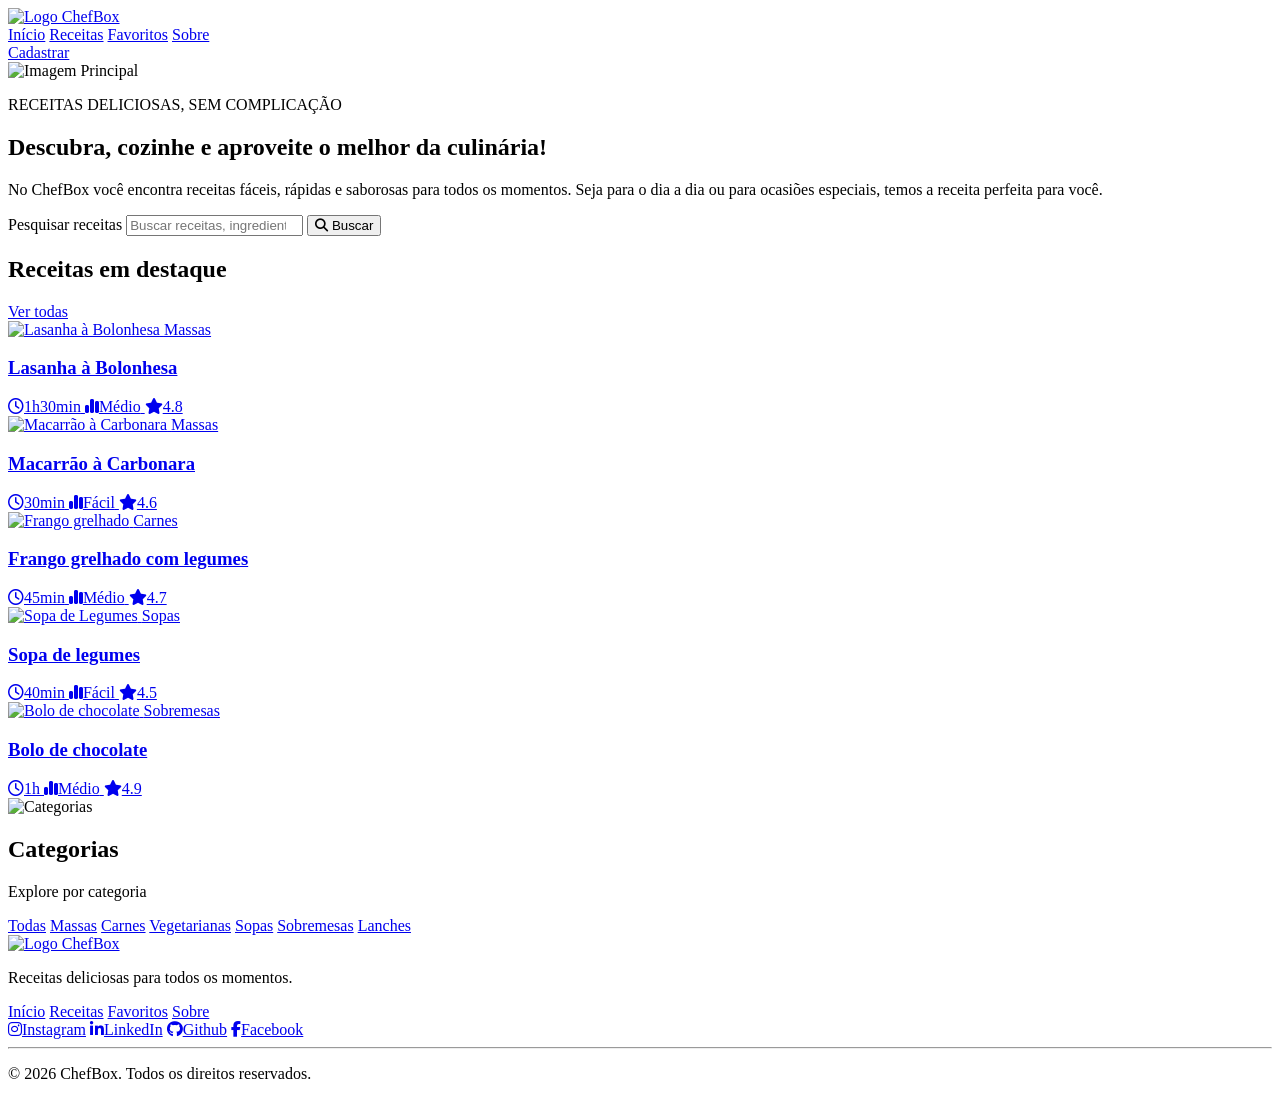
==== index.html @ 21370c7b "feat: implementa a página inicial do sistema de receita" ====
<!DOCTYPE html>
<html lang="pt-BR">

<head>
    <meta charset="UTF-8">
    <meta name="viewport" content="width=device-width, initial-scale=1.0">
    <title>ChefBox</title>

    <link rel="stylesheet" href="https://cdnjs.cloudflare.com/ajax/libs/font-awesome/6.7.2/css/all.min.css">
</head>

<body>
    <header class="cabecalho">
        <a href="index.html" class="logo">
            <img src="pages/assets/img/logo-chefbox-transparente.png" alt="Logo ChefBox">
        </a>

        <nav class="menu">
            <a href="index.html" class="menu-ativo">Início</a>
            <a href="pages/receitas.html">Receitas</a>
            <a href="pages/favoritos.html">Favoritos</a>
            <a href="pages/sobre.html">Sobre</a>
        </nav>

        <a href="pages/cadastrar_receita.html" class="cadastro-cabecalho">Cadastrar</a>
    </header>

    <main class="principal">
        <section class="secao-principal">
            <img src="pages/assets/img/hero-pagina-inicial.png" alt="Imagem Principal" class="imagem-principal">

            <p class="paragrafo-principal">RECEITAS DELICIOSAS, SEM COMPLICAÇÃO</p>

            <h1 class="titulo">Descubra, cozinhe e aproveite o melhor da culinária!</h1>

            <p class="descricao-principal">
                No ChefBox você encontra receitas fáceis, rápidas e saborosas para todos os momentos. Seja para o dia a
                dia ou para ocasiões especiais, temos a receita perfeita para você.
            </p>

            <form class="form-pesquisa">
                <label for="pesquisa">Pesquisar receitas</label>
                <input
                    type="search"
                    id="pesquisa"
                    name="pesquisa"
                    placeholder="Buscar receitas, ingredientes ou categorias..."
                    maxlength="100"
                    class="pesquisa-receita"
                >
                <button type="submit" class="botao-receitas"><i class="fa-solid fa-magnifying-glass"></i>
                Buscar</button>
            </form>
        </section>

        <section class="receitas-destaque">
            <h2>Receitas em destaque</h2>

            <a href="pages/receitas.html" class="ver-todas">Ver todas</a>

            <article class="card-receita">
                <a href="pages/receita.html" class="link-receita">
                    <img src="#" alt="Lasanha à Bolonhesa">
                

                    <span class="categoria-receita">Massas</span>

                    <h3>Lasanha à Bolonhesa</h3>

                    <div class="info-destaque">
                        <span><i class="fa-regular fa-clock"></i>1h30min</span>
                        <span><i class="fa-solid fa-chart-simple"></i>Médio</span>
                        <span><i class="fa-solid fa-star"></i>4.8</span>
                    </div>
                </a>
            </article>

            <article class="card-receita">
                <a href="pages/receita.html" class="link-receita">
                    <img src="#" alt="Macarrão à Carbonara">

                    <span class="categoria-receita">Massas</span>

                    <h3>Macarrão à Carbonara</h3>

                    <div class="info-destaque">
                        <span><i class="fa-regular fa-clock"></i>30min</span>
                        <span><i class="fa-solid fa-chart-simple"></i>Fácil</span>
                        <span><i class="fa-solid fa-star"></i>4.6</span>
                    </div>
                </a>
            </article>

            <article class="card-receita">
                <a href="pages/receita.html" class="link-receita">
                    <img src="#" alt="Frango grelhado">
                

                    <span class="categoria-receita">Carnes</span>

                    <h3>Frango grelhado com legumes</h3>

                    <div class="info-destaque">
                        <span><i class="fa-regular fa-clock"></i>45min</span>
                        <span><i class="fa-solid fa-chart-simple"></i>Médio</span>
                        <span><i class="fa-solid fa-star"></i>4.7</span>
                    </div>
                </a>
            </article>

            <article class="card-receita">
                <a href="pages/receita.html" class="link-receita">
                    <img src="#" alt="Sopa de Legumes">
                

                    <span class="categoria-receita">Sopas</span>

                    <h3>Sopa de legumes</h3>

                    <div class="info-destaque">
                        <span><i class="fa-regular fa-clock"></i>40min</span>
                        <span><i class="fa-solid fa-chart-simple"></i>Fácil</span>
                        <span><i class="fa-solid fa-star"></i>4.5</span>
                    </div>
                </a>
            </article>

            <article class="card-receita">
                <a href="pages/receita.html" class="link-receita">
                    <img src="#" alt="Bolo de chocolate">
                

                    <span class="categoria-receita">Sobremesas</span>

                    <h3>Bolo de chocolate</h3>

                    <div class="info-destaque">
                        <span><i class="fa-regular fa-clock"></i>1h</span>
                        <span><i class="fa-solid fa-chart-simple"></i>Médio</span>
                        <span><i class="fa-solid fa-star"></i>4.9</span>
                    </div>
                </a>
            </article>
        </section>

        <section class="categorias">
            <img src="#" alt="Categorias">
            <h2>Categorias</h2>
            <p class="descricao-categorias">Explore por categoria</p>
            <div class="lista-categorias">
                <a href="#">Todas</a>
                <a href="#">Massas</a>
                <a href="#">Carnes</a>
                <a href="#">Vegetarianas</a>
                <a href="#">Sopas</a>
                <a href="#">Sobremesas</a>
                <a href="#">Lanches</a>
            </div>

        </section>
    </main>

    <footer class="rodape">

        <div class="rodape-conteudo">

            <div class="rodape-logo">
                <a href="index.html">
                    <img src="pages/assets/img/logo-chefbox-transparente.png" alt="Logo ChefBox">
                </a>

                <p>
                    Receitas deliciosas para todos os momentos.
                </p>
            </div>

            <div class="rodape-links">

                <a href="index.html">Início</a>
                <a href="pages/receitas.html">Receitas</a>
                <a href="pages/favoritos.html">Favoritos</a>
                <a href="pages/sobre.html">Sobre</a>
            </div>

            <div class="redes-sociais">

                <a href="#"><i class="fa-brands fa-instagram"></i>Instagram</a>
                <a href="#"><i class="fa-brands fa-linkedin-in"></i>LinkedIn</a>
                <a href="#"><i class="fa-brands fa-github"></i>Github</a>
                <a href="#"><i class="fa-brands fa-facebook-f"></i>Facebook</a>
            </div>

        </div>

        <hr>

        <div class="rodape-final">
            <p>&copy; 2026 ChefBox. Todos os direitos reservados.</p>
        </div>

    </footer>
</body>

</html>
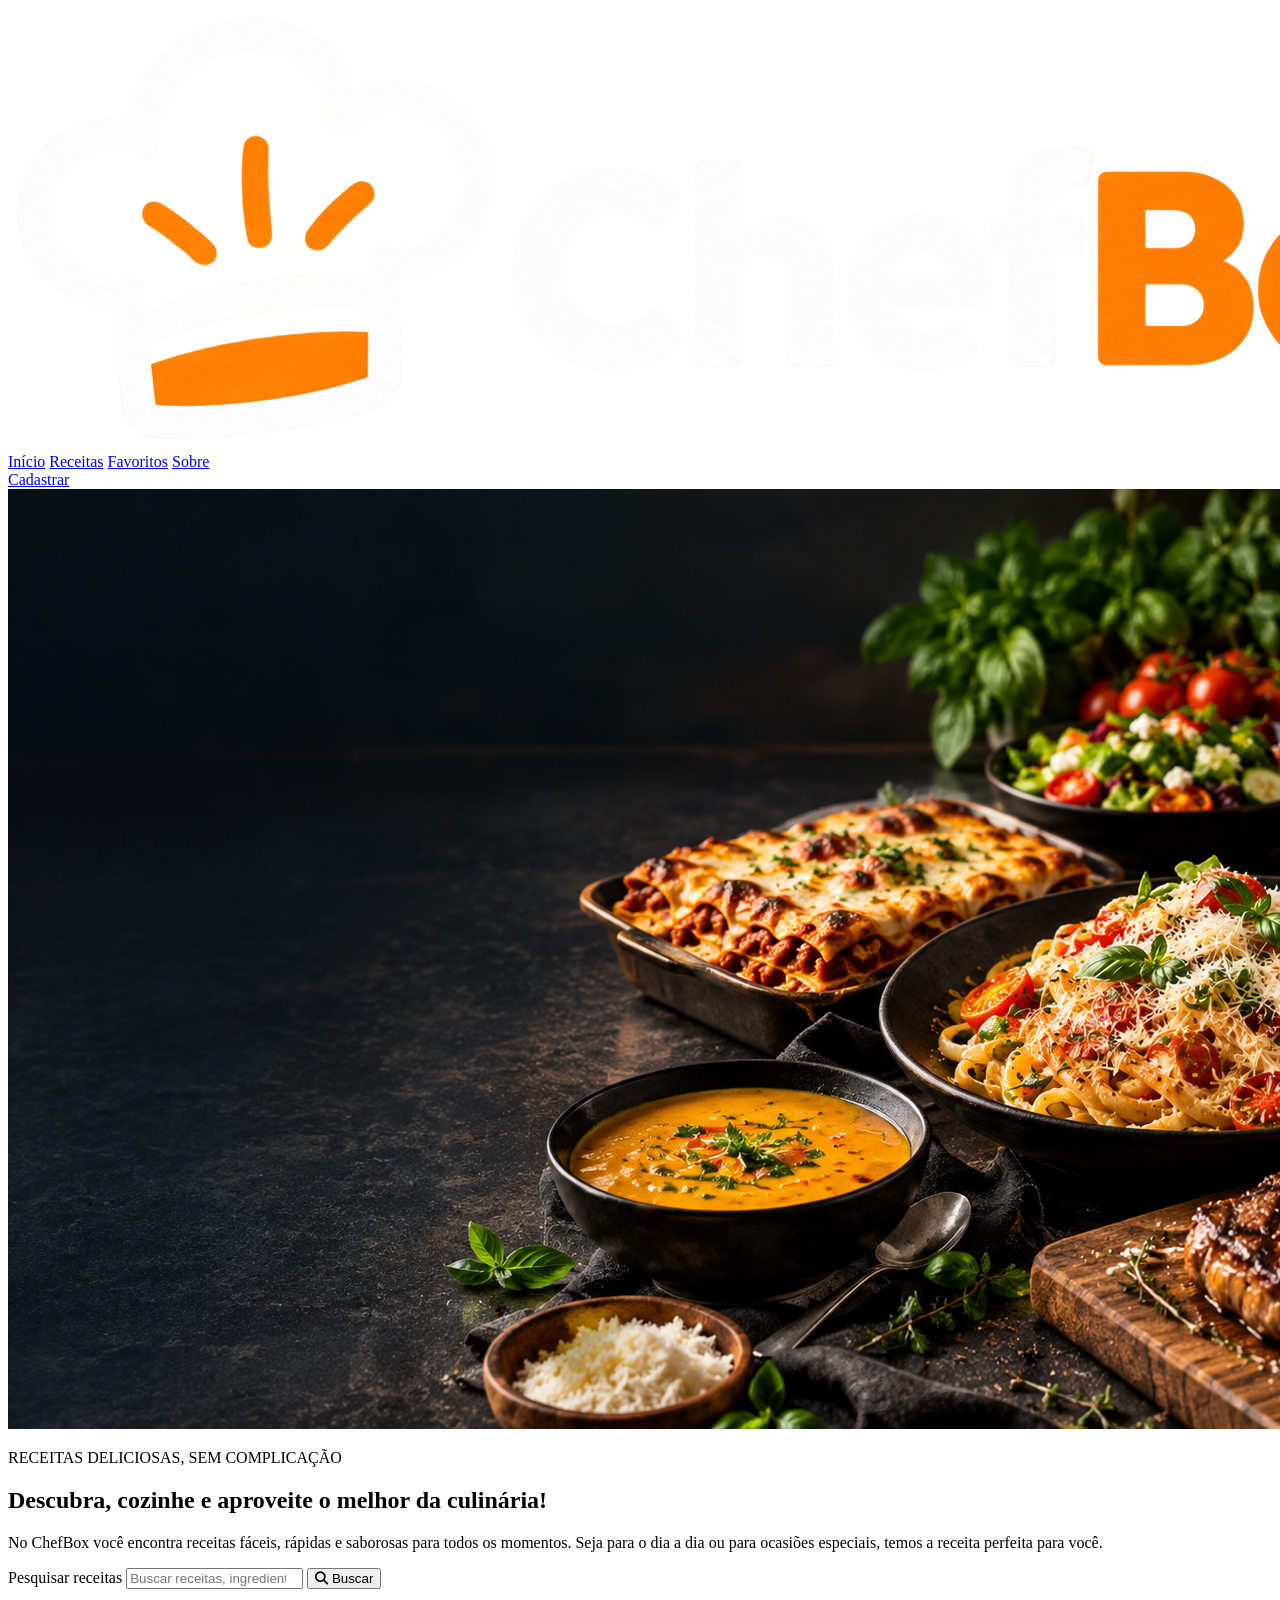
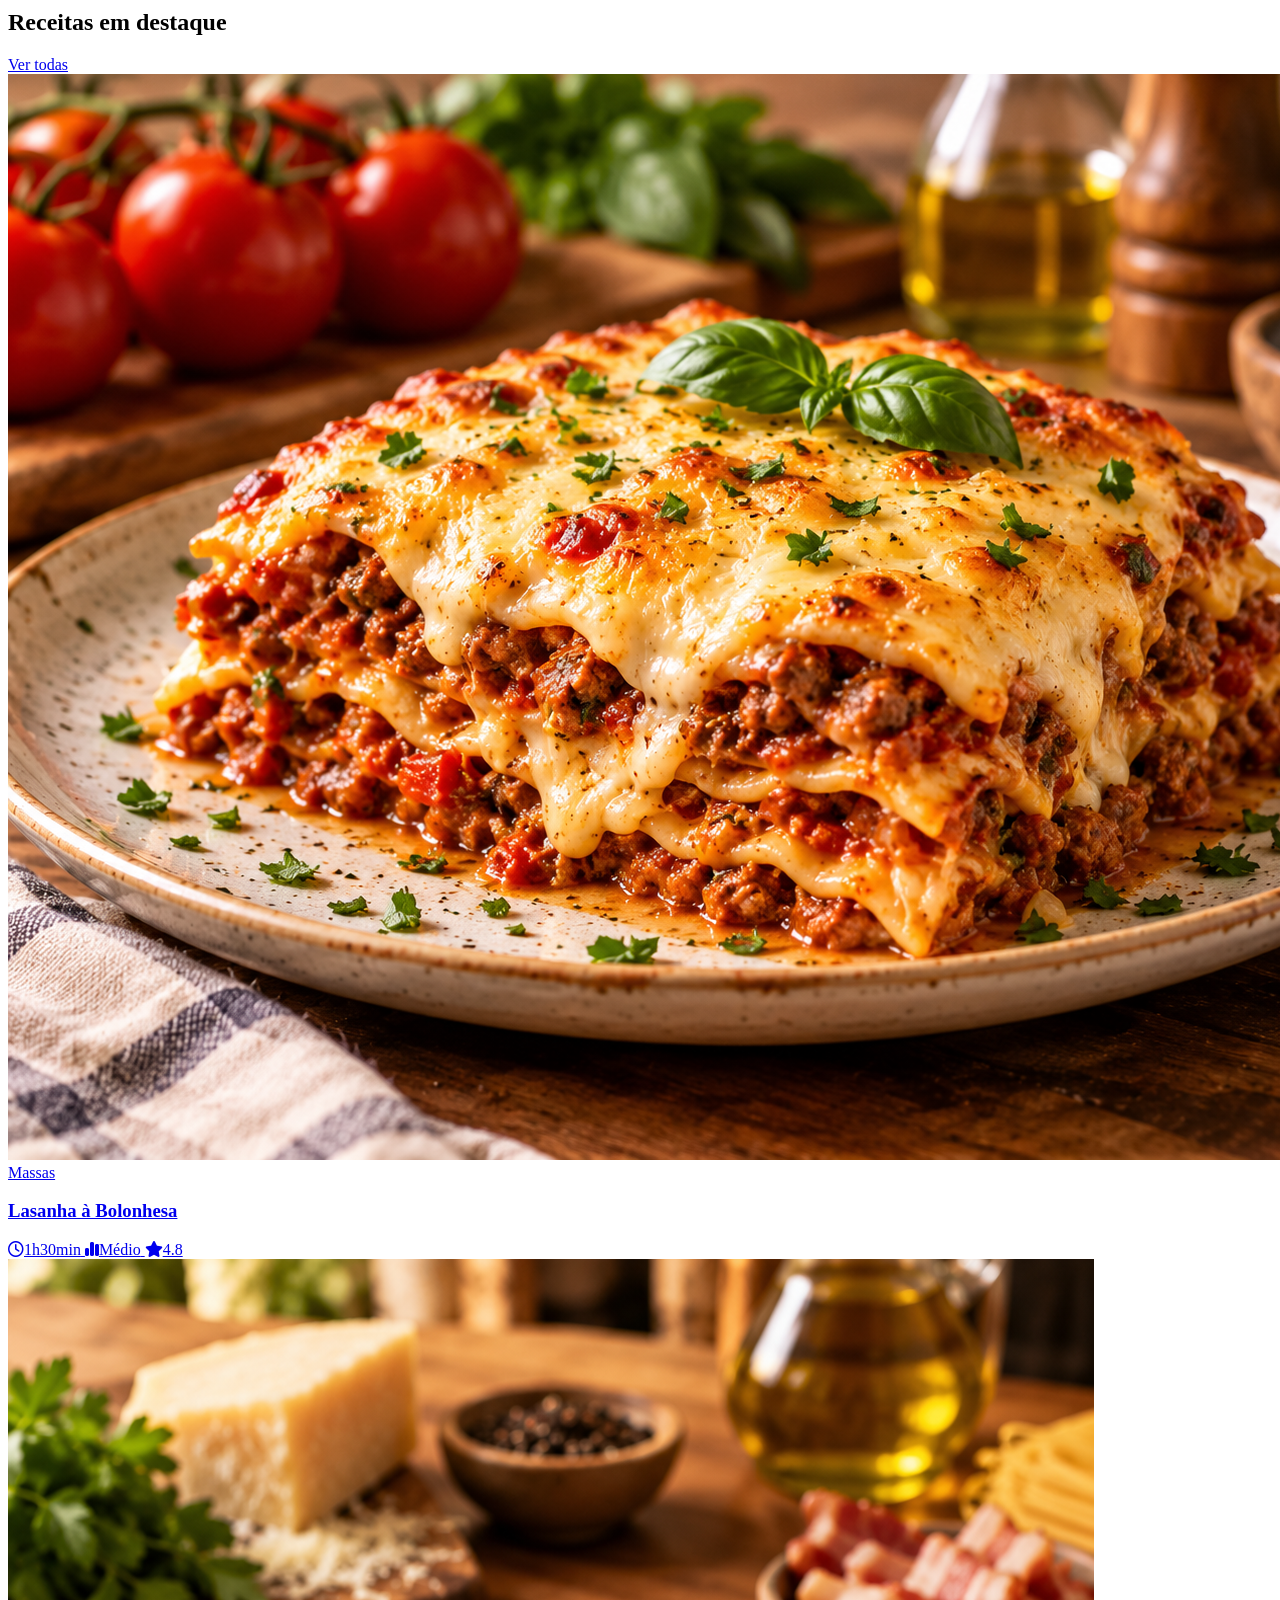
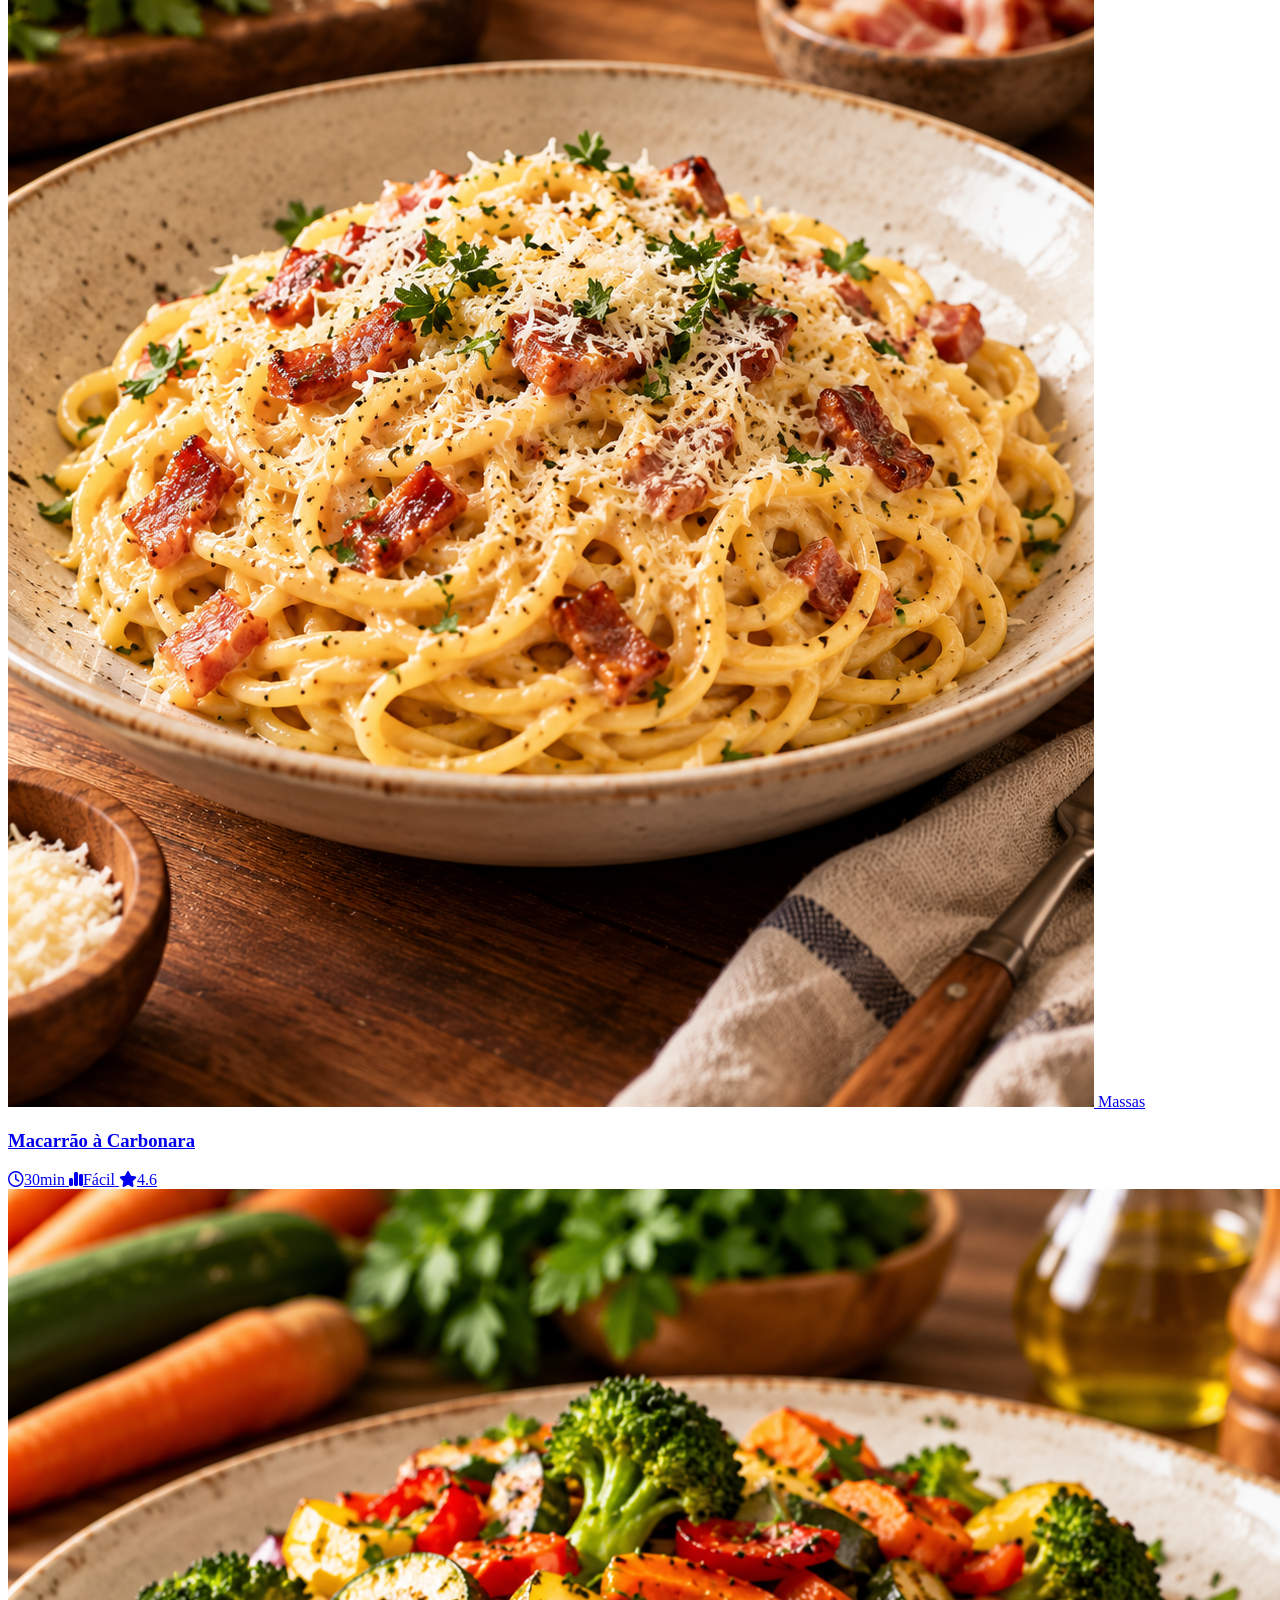
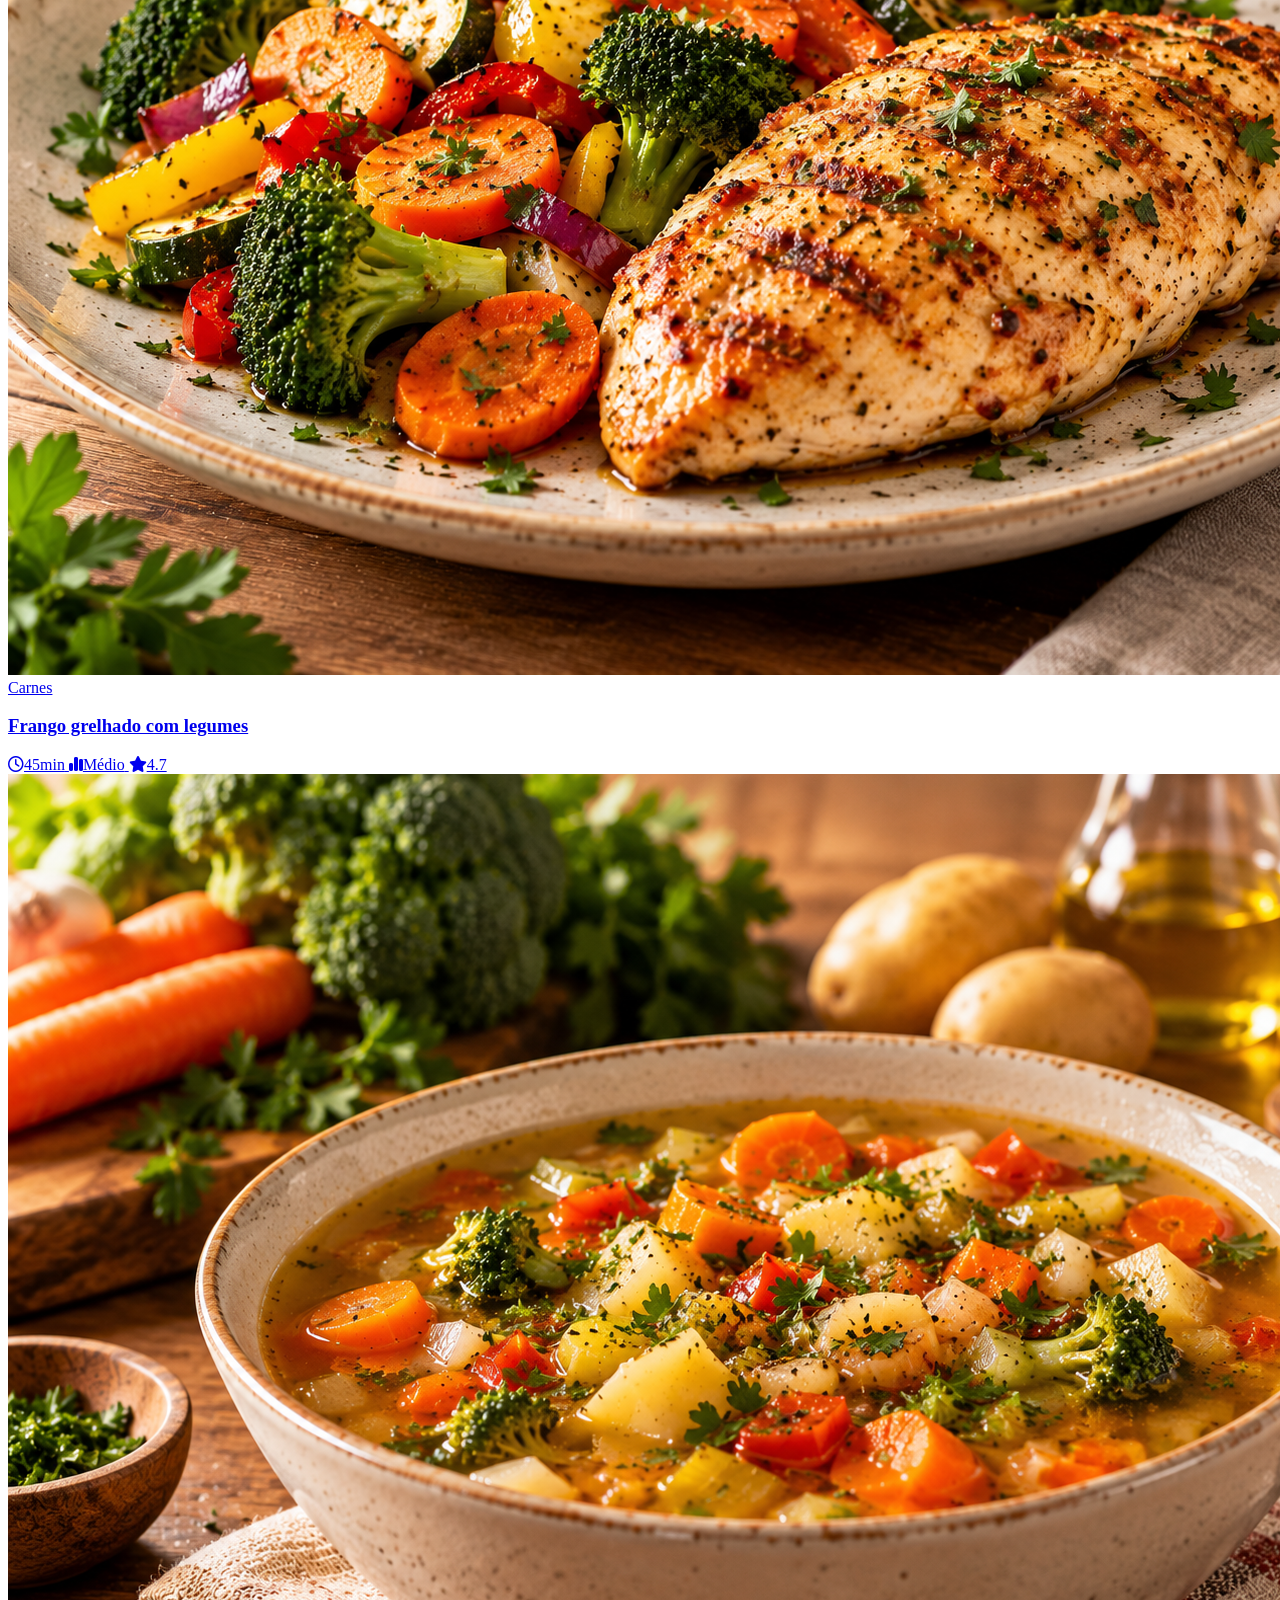
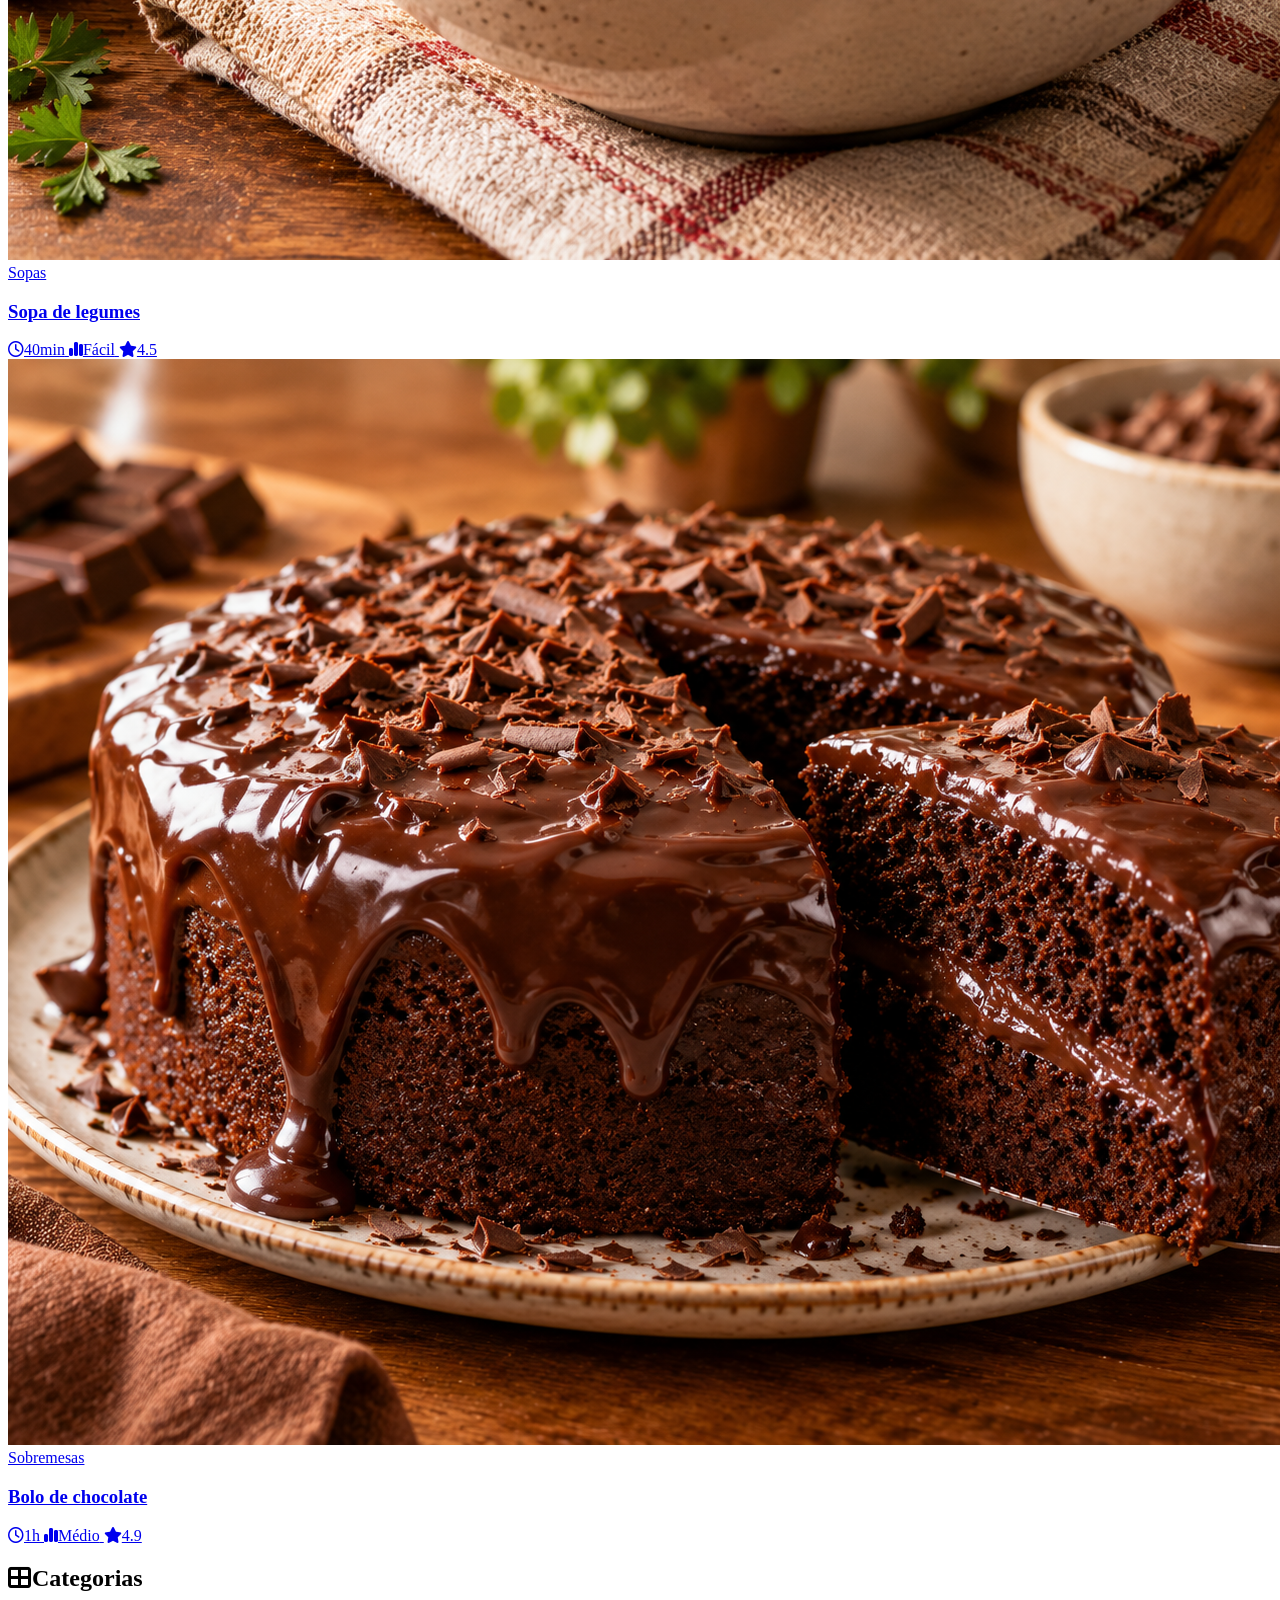
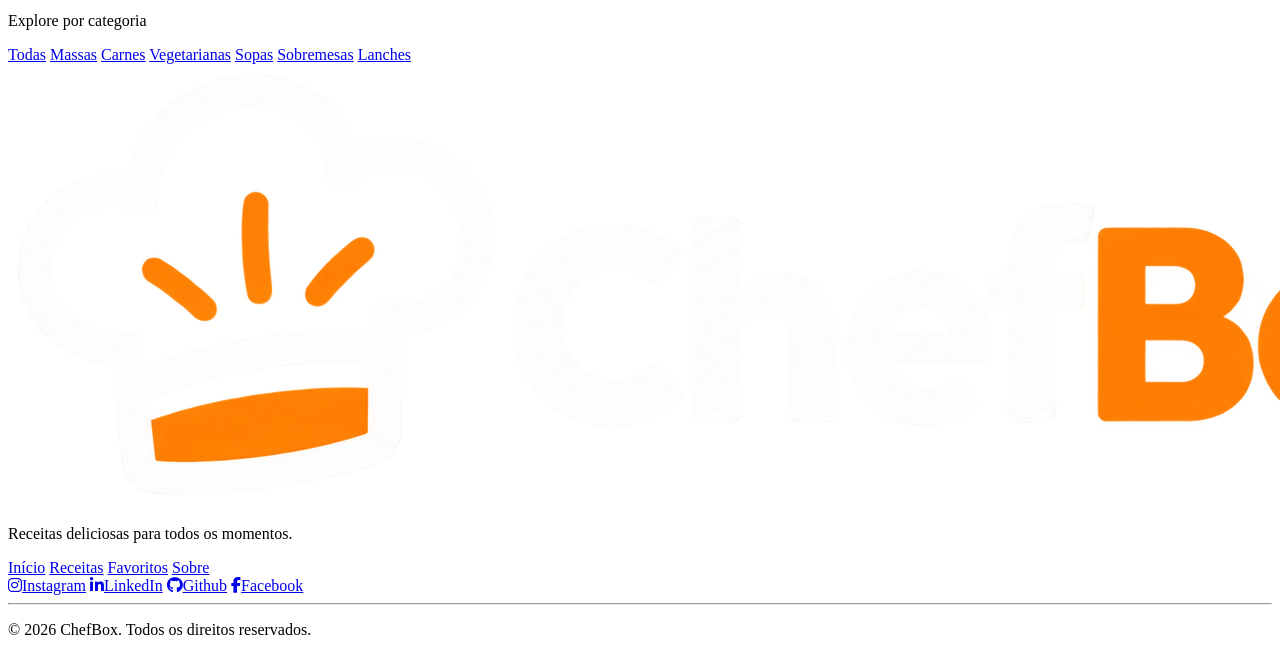
==== commit b0cf5054: "feat: altera os arquivos html e adiciona imagens nas páginas" ====
--- a/index.html
+++ b/index.html
@@ -60,7 +60,7 @@
 
             <article class="card-receita">
                 <a href="pages/receita.html" class="link-receita">
-                    <img src="#" alt="Lasanha à Bolonhesa">
+                    <img src="pages/assets/img/card-lasanha.png" alt="Lasanha à Bolonhesa">
                 
 
                     <span class="categoria-receita">Massas</span>
@@ -77,7 +77,7 @@
 
             <article class="card-receita">
                 <a href="pages/receita.html" class="link-receita">
-                    <img src="#" alt="Macarrão à Carbonara">
+                    <img src="pages/assets/img/card-carbonara.png" alt="Macarrão à Carbonara">
 
                     <span class="categoria-receita">Massas</span>
 
@@ -93,7 +93,7 @@
 
             <article class="card-receita">
                 <a href="pages/receita.html" class="link-receita">
-                    <img src="#" alt="Frango grelhado">
+                    <img src="pages/assets/img/card-frango.png" alt="Frango grelhado">
                 
 
                     <span class="categoria-receita">Carnes</span>
@@ -110,7 +110,7 @@
 
             <article class="card-receita">
                 <a href="pages/receita.html" class="link-receita">
-                    <img src="#" alt="Sopa de Legumes">
+                    <img src="pages/assets/img/card-sopas.png" alt="Sopa de Legumes">
                 
 
                     <span class="categoria-receita">Sopas</span>
@@ -127,7 +127,7 @@
 
             <article class="card-receita">
                 <a href="pages/receita.html" class="link-receita">
-                    <img src="#" alt="Bolo de chocolate">
+                    <img src="pages/assets/img/card-bolo.png" alt="Bolo de chocolate">
                 
 
                     <span class="categoria-receita">Sobremesas</span>
@@ -144,8 +144,7 @@
         </section>
 
         <section class="categorias">
-            <img src="#" alt="Categorias">
-            <h2>Categorias</h2>
+            <h2><i class="fa-solid fa-table-cells-large"></i>Categorias</h2>
             <p class="descricao-categorias">Explore por categoria</p>
             <div class="lista-categorias">
                 <a href="#">Todas</a>
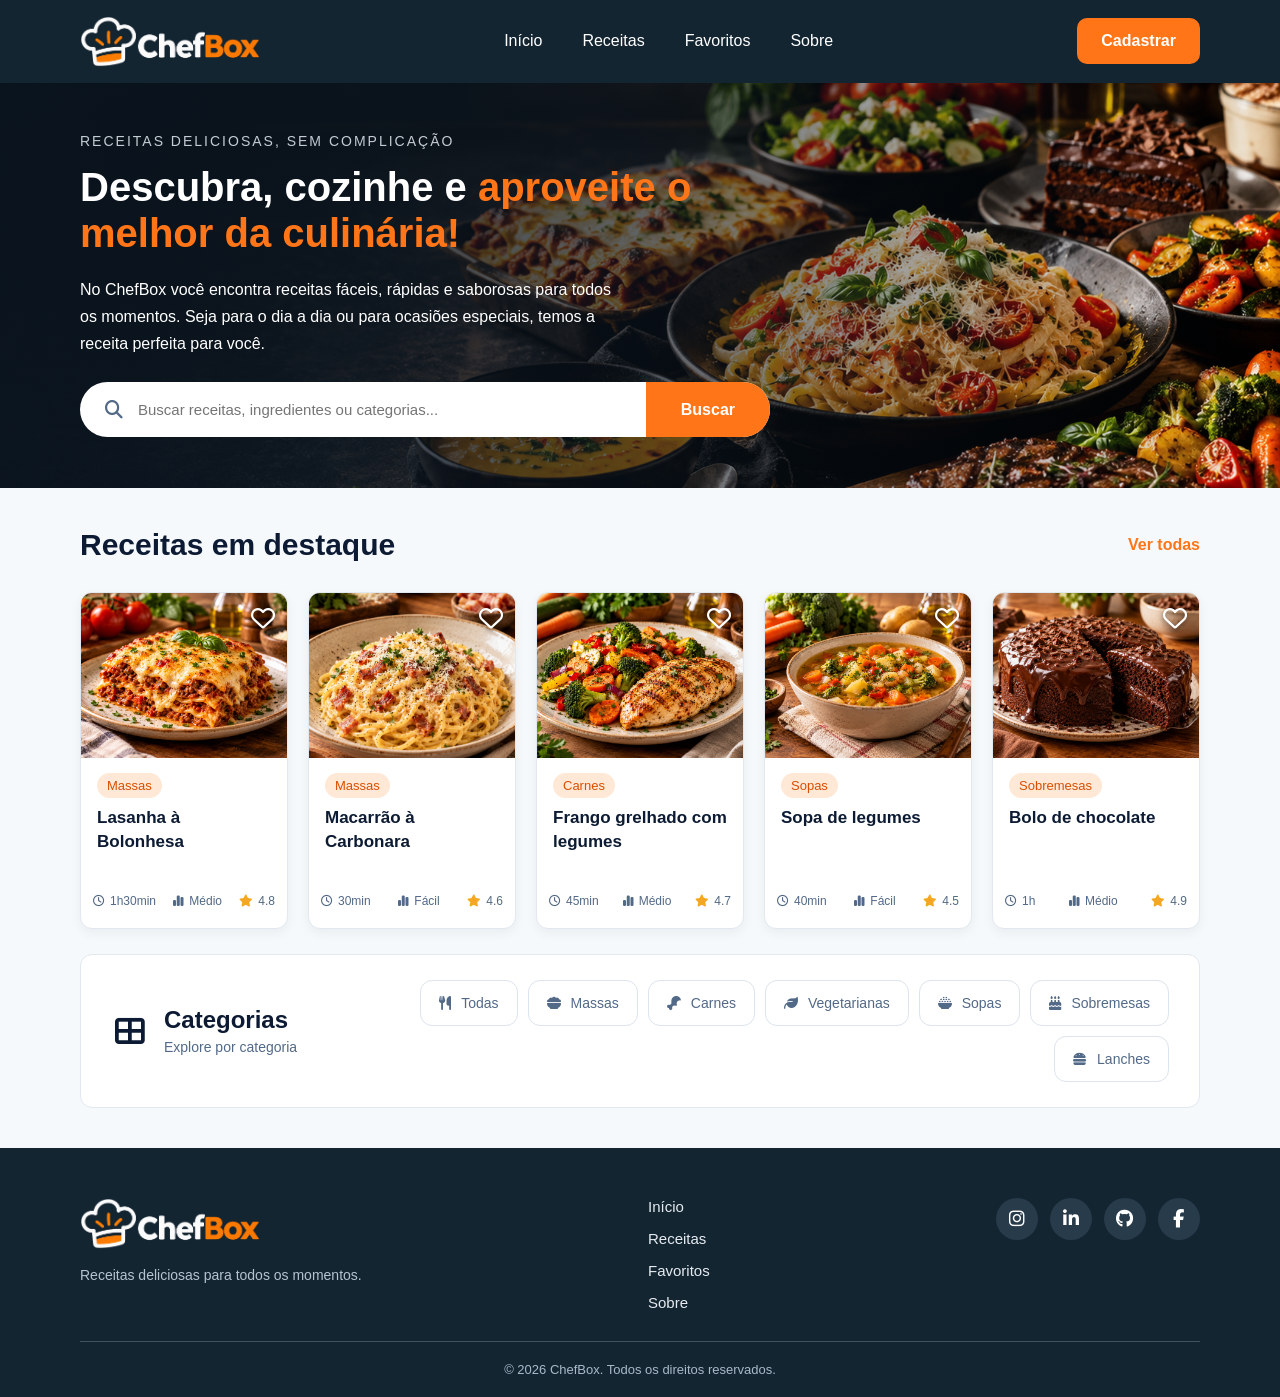
==== commit 3d1550f4: "feat: adiciona estilo e responsividade ao layout da tela inicial, com alterações nas seções do html." ====
--- a/index.html
+++ b/index.html
@@ -7,6 +7,8 @@
     <title>ChefBox</title>
 
     <link rel="stylesheet" href="https://cdnjs.cloudflare.com/ajax/libs/font-awesome/6.7.2/css/all.min.css">
+
+    <link rel="stylesheet" href="pages/assets/css/style.css">
 </head>
 
 <body>
@@ -16,7 +18,7 @@
         </a>
 
         <nav class="menu">
-            <a href="index.html" class="menu-ativo">Início</a>
+            <a href="index.html">Início</a>
             <a href="pages/receitas.html">Receitas</a>
             <a href="pages/favoritos.html">Favoritos</a>
             <a href="pages/sobre.html">Sobre</a>
@@ -29,28 +31,34 @@
         <section class="secao-principal">
             <img src="pages/assets/img/hero-pagina-inicial.png" alt="Imagem Principal" class="imagem-principal">
 
-            <p class="paragrafo-principal">RECEITAS DELICIOSAS, SEM COMPLICAÇÃO</p>
-
-            <h1 class="titulo">Descubra, cozinhe e aproveite o melhor da culinária!</h1>
-
-            <p class="descricao-principal">
-                No ChefBox você encontra receitas fáceis, rápidas e saborosas para todos os momentos. Seja para o dia a
-                dia ou para ocasiões especiais, temos a receita perfeita para você.
-            </p>
-
-            <form class="form-pesquisa">
-                <label for="pesquisa">Pesquisar receitas</label>
-                <input
-                    type="search"
-                    id="pesquisa"
-                    name="pesquisa"
-                    placeholder="Buscar receitas, ingredientes ou categorias..."
-                    maxlength="100"
-                    class="pesquisa-receita"
-                >
-                <button type="submit" class="botao-receitas"><i class="fa-solid fa-magnifying-glass"></i>
-                Buscar</button>
-            </form>
+            <div class="gradiente-principal"></div>
+
+            <div class="conteudo-principal">
+                <p class="paragrafo-principal">RECEITAS DELICIOSAS, SEM COMPLICAÇÃO</p>
+
+                <h1 class="titulo">Descubra, cozinhe e <span>aproveite o melhor da culinária!</span></h1>
+
+                <p class="descricao-principal">
+                    No ChefBox você encontra receitas fáceis, rápidas e saborosas para todos os momentos. Seja para o dia a
+                    dia ou para ocasiões especiais, temos a receita perfeita para você.
+                </p>
+
+                <form class="form-pesquisa">
+                    <div class="campo-pesquisa">
+                        <i class="fa-solid fa-magnifying-glass"></i>
+                        <input
+                            type="search"
+                            id="pesquisa"
+                            name="pesquisa"
+                            placeholder="Buscar receitas, ingredientes ou categorias..."
+                            maxlength="100"
+                            class="pesquisa-receita" aria-label="Pesquisar receitas"
+                        >
+                    </div>
+                    <button type="submit" class="botao-receitas">
+                    Buscar</button>
+                </form>  
+            </div>
         </section>
 
         <section class="receitas-destaque">
@@ -58,105 +66,164 @@
 
             <a href="pages/receitas.html" class="ver-todas">Ver todas</a>
 
-            <article class="card-receita">
-                <a href="pages/receita.html" class="link-receita">
-                    <img src="pages/assets/img/card-lasanha.png" alt="Lasanha à Bolonhesa">
-                
-
-                    <span class="categoria-receita">Massas</span>
-
-                    <h3>Lasanha à Bolonhesa</h3>
-
-                    <div class="info-destaque">
-                        <span><i class="fa-regular fa-clock"></i>1h30min</span>
-                        <span><i class="fa-solid fa-chart-simple"></i>Médio</span>
-                        <span><i class="fa-solid fa-star"></i>4.8</span>
-                    </div>
-                </a>
-            </article>
-
-            <article class="card-receita">
-                <a href="pages/receita.html" class="link-receita">
-                    <img src="pages/assets/img/card-carbonara.png" alt="Macarrão à Carbonara">
-
-                    <span class="categoria-receita">Massas</span>
-
-                    <h3>Macarrão à Carbonara</h3>
-
-                    <div class="info-destaque">
-                        <span><i class="fa-regular fa-clock"></i>30min</span>
-                        <span><i class="fa-solid fa-chart-simple"></i>Fácil</span>
-                        <span><i class="fa-solid fa-star"></i>4.6</span>
-                    </div>
-                </a>
-            </article>
-
-            <article class="card-receita">
-                <a href="pages/receita.html" class="link-receita">
-                    <img src="pages/assets/img/card-frango.png" alt="Frango grelhado">
-                
-
-                    <span class="categoria-receita">Carnes</span>
-
-                    <h3>Frango grelhado com legumes</h3>
-
-                    <div class="info-destaque">
-                        <span><i class="fa-regular fa-clock"></i>45min</span>
-                        <span><i class="fa-solid fa-chart-simple"></i>Médio</span>
-                        <span><i class="fa-solid fa-star"></i>4.7</span>
-                    </div>
-                </a>
-            </article>
-
-            <article class="card-receita">
-                <a href="pages/receita.html" class="link-receita">
-                    <img src="pages/assets/img/card-sopas.png" alt="Sopa de Legumes">
-                
-
-                    <span class="categoria-receita">Sopas</span>
-
-                    <h3>Sopa de legumes</h3>
-
-                    <div class="info-destaque">
-                        <span><i class="fa-regular fa-clock"></i>40min</span>
-                        <span><i class="fa-solid fa-chart-simple"></i>Fácil</span>
-                        <span><i class="fa-solid fa-star"></i>4.5</span>
-                    </div>
-                </a>
-            </article>
-
-            <article class="card-receita">
-                <a href="pages/receita.html" class="link-receita">
-                    <img src="pages/assets/img/card-bolo.png" alt="Bolo de chocolate">
-                
-
-                    <span class="categoria-receita">Sobremesas</span>
-
-                    <h3>Bolo de chocolate</h3>
-
-                    <div class="info-destaque">
-                        <span><i class="fa-regular fa-clock"></i>1h</span>
-                        <span><i class="fa-solid fa-chart-simple"></i>Médio</span>
-                        <span><i class="fa-solid fa-star"></i>4.9</span>
-                    </div>
-                </a>
-            </article>
+            <div class="lista-receitas">
+                <article class="card-receita">
+                    <button type="button" class="botao-favorito" aria-label="Adicionar aos favoritos">
+                    <i class="fa-regular fa-heart"></i>
+                    </button>
+
+                    <a href="pages/receita.html" class="link-receita">
+                        
+                        <img src="pages/assets/img/card-lasanha.png" alt="Lasanha à Bolonhesa">
+
+                        <span class="categoria-receita">Massas</span>
+
+                        <h3>Lasanha à Bolonhesa</h3>
+
+                        <div class="info-destaque">
+                            <span><i class="fa-regular fa-clock"></i>1h30min</span>
+                            <span><i class="fa-solid fa-chart-simple"></i>Médio</span>
+                            <span><i class="fa-solid fa-star"></i>4.8</span>
+                        </div>
+                    </a>
+                </article>
+
+                <article class="card-receita">
+                    <button type="button" class="botao-favorito" aria-label="Adicionar aos favoritos">
+                    <i class="fa-regular fa-heart"></i>
+                    </button>
+
+                    <a href="pages/receita.html" class="link-receita">
+                        
+                        <img src="pages/assets/img/card-carbonara.png" alt="Macarrão à Carbonara">
+
+                        <span class="categoria-receita">Massas</span>
+
+                        <h3>Macarrão à Carbonara</h3>
+
+                        <div class="info-destaque">
+                            <span><i class="fa-regular fa-clock"></i>30min</span>
+                            <span><i class="fa-solid fa-chart-simple"></i>Fácil</span>
+                            <span><i class="fa-solid fa-star"></i>4.6</span>
+                        </div>
+                    </a>
+                </article>
+
+                <article class="card-receita">
+                    <button type="button" class="botao-favorito" aria-label="Adicionar aos favoritos">
+                    <i class="fa-regular fa-heart"></i>
+                    </button>
+
+                    <a href="pages/receita.html" class="link-receita">
+                        
+                        <img src="pages/assets/img/card-frango.png" alt="Frango grelhado">
+                    
+                        <span class="categoria-receita">Carnes</span>
+
+                        <h3>Frango grelhado com legumes</h3>
+
+                        <div class="info-destaque">
+                            <span><i class="fa-regular fa-clock"></i>45min</span>
+                            <span><i class="fa-solid fa-chart-simple"></i>Médio</span>
+                            <span><i class="fa-solid fa-star"></i>4.7</span>
+                        </div>
+                    </a>
+                </article>
+
+                <article class="card-receita">
+                    <button type="button" class="botao-favorito" aria-label="Adicionar aos favoritos">
+                    <i class="fa-regular fa-heart"></i>
+                    </button>
+
+                    <a href="pages/receita.html" class="link-receita">
+                        
+                        <img src="pages/assets/img/card-sopas.png" alt="Sopa de Legumes">
+
+                        <span class="categoria-receita">Sopas</span>
+
+                        <h3>Sopa de legumes</h3>
+
+                        <div class="info-destaque">
+                            <span><i class="fa-regular fa-clock"></i>40min</span>
+                            <span><i class="fa-solid fa-chart-simple"></i>Fácil</span>
+                            <span><i class="fa-solid fa-star"></i>4.5</span>
+                        </div>
+                    </a>
+                </article>
+
+                <article class="card-receita">
+                    <button type="button" class="botao-favorito" aria-label="Adicionar aos favoritos">
+                    <i class="fa-regular fa-heart"></i>
+                    </button>
+
+                    <a href="pages/receita.html" class="link-receita">
+                        
+                        <img src="pages/assets/img/card-bolo.png" alt="Bolo de chocolate">
+                    
+                        <span class="categoria-receita">Sobremesas</span>
+
+                        <h3>Bolo de chocolate</h3>
+
+                        <div class="info-destaque">
+                            <span><i class="fa-regular fa-clock"></i>1h</span>
+                            <span><i class="fa-solid fa-chart-simple"></i>Médio</span>
+                            <span><i class="fa-solid fa-star"></i>4.9</span>
+                        </div>
+                    </a>
+                </article>
+            </div>
         </section>
 
-        <section class="categorias">
-            <h2><i class="fa-solid fa-table-cells-large"></i>Categorias</h2>
-            <p class="descricao-categorias">Explore por categoria</p>
-            <div class="lista-categorias">
-                <a href="#">Todas</a>
-                <a href="#">Massas</a>
-                <a href="#">Carnes</a>
-                <a href="#">Vegetarianas</a>
-                <a href="#">Sopas</a>
-                <a href="#">Sobremesas</a>
-                <a href="#">Lanches</a>
-            </div>
-
-        </section>
+    <section class="categorias">
+
+        <div class="cabecalho-categorias">
+            <i class="fa-solid fa-table-cells-large"></i>
+
+            <div>
+                <h2>Categorias</h2>
+                <p class="descricao-categorias">Explore por categoria</p>
+            </div>
+        </div>
+
+        <div class="lista-categorias">
+            <a href="#">
+                <i class="fa-solid fa-utensils"></i>
+                Todas
+            </a>
+
+            <a href="#">
+                <i class="fa-solid fa-bowl-food"></i>
+                Massas
+            </a>
+
+            <a href="#">
+                <i class="fa-solid fa-drumstick-bite"></i>
+                Carnes
+            </a>
+
+            <a href="#">
+                <i class="fa-solid fa-leaf"></i>
+                Vegetarianas
+            </a>
+
+            <a href="#">
+                <i class="fa-solid fa-bowl-rice"></i>
+                Sopas
+            </a>
+
+            <a href="#">
+                <i class="fa-solid fa-cake-candles"></i>
+                Sobremesas
+            </a>
+
+            <a href="#">
+                <i class="fa-solid fa-burger"></i>
+                Lanches
+            </a>
+        </div>
+
+    </section>
+
     </main>
 
     <footer class="rodape">
@@ -182,11 +249,21 @@
             </div>
 
             <div class="redes-sociais">
-
-                <a href="#"><i class="fa-brands fa-instagram"></i>Instagram</a>
-                <a href="#"><i class="fa-brands fa-linkedin-in"></i>LinkedIn</a>
-                <a href="#"><i class="fa-brands fa-github"></i>Github</a>
-                <a href="#"><i class="fa-brands fa-facebook-f"></i>Facebook</a>
+                <a href="#" aria-label="Instagram">
+                    <i class="fa-brands fa-instagram"></i>
+                </a>
+
+                <a href="#" aria-label="LinkedIn">
+                    <i class="fa-brands fa-linkedin-in"></i>
+                </a>
+
+                <a href="#" aria-label="GitHub">
+                    <i class="fa-brands fa-github"></i>
+                </a>
+
+                <a href="#" aria-label="Facebook">
+                    <i class="fa-brands fa-facebook-f"></i>
+                </a>
             </div>
 
         </div>
--- a/pages/assets/css/style.css
+++ b/pages/assets/css/style.css
@@ -0,0 +1,683 @@
+:root {
+    --cor-primaria: #ff7518;
+    --cor-fundo-escuro: #142532;
+    --cor-texto: #0c1b33;
+    --cor-texto-secundario: #526987;
+    --cor-fundo: #f5f9fc;
+    --cor-branca: #ffffff;
+}
+
+* {
+    margin: 0;
+    padding: 0;
+    box-sizing: border-box;
+}
+
+body {
+    font-family: Arial, Helvetica, sans-serif;
+    background-color: var(--cor-fundo);
+    color: var(--cor-texto);
+}
+
+a {
+    text-decoration: none;
+}
+
+.cabecalho {
+    display: flex;
+    align-items: center;
+    justify-content: space-between;
+    padding: 16px 80px;
+    background-color: var(--cor-fundo-escuro);
+}
+
+.logo img {
+    width: 180px;
+    display: block;
+}
+
+.menu {
+    display: flex;
+    align-items: center;
+    gap: 40px;
+}
+
+.menu a {
+    color: var(--cor-branca);
+    font-size: 16px;
+    padding: 12px 0;
+    transition: color 0.2s;
+}
+
+.menu a:hover {
+    border-bottom-color: var(--cor-primaria);
+}
+
+.cadastro-cabecalho {
+    background-color: var(--cor-primaria);
+    color: var(--cor-branca);
+    padding: 14px 24px;
+    border-radius: 10px;
+    font-weight: 600;
+    transition: background-color 0.2s ease;
+}
+
+.cadastro-cabecalho:hover {
+    background-color: #e8630b;
+}
+
+.secao-principal {
+    position: relative;
+    padding: 50px 80px;
+    min-height: 405px;
+    overflow: hidden;
+    color: white;
+}
+
+.imagem-principal {
+    position: absolute;
+    top: 0;
+    left: 0;
+    width: 100%;
+    height: 100%;
+    object-fit: cover;
+    z-index: 0;
+}
+
+.gradiente-principal {
+    position: absolute;
+    top: 0;
+    left: 0;
+    width: 100%;
+    height: 100%;
+    background: linear-gradient(to right,rgba(10, 20, 30, 0.95),
+        rgba(10, 20, 30, 0.65),
+        transparent
+ );
+ z-index: 1;
+}
+
+.conteudo-principal {
+    position: relative;
+    z-index: 2;
+}
+
+.paragrafo-principal {
+    font-size: 14px;
+    letter-spacing: 2px;
+    color: #c4cbd3;
+    margin-bottom: 15px;
+}
+
+.titulo {
+    font-size: 40px;
+    font-weight: 700;
+    line-height: 1.15;
+    max-width: 650px;
+    margin-bottom: 20px;
+}
+
+.titulo span {
+    color: var(--cor-primaria);
+}
+
+.descricao-principal {
+    font-size: 16px;
+    line-height: 1.7;
+    max-width: 550px;
+    margin-bottom: 25px;
+}
+
+.form-pesquisa {
+    display: flex;
+    width: 690px;
+    max-width: 100%;
+    height: 55px;
+    background-color: white;
+    border-radius: 30px;
+    overflow: hidden;
+}
+
+.campo-pesquisa {
+    display: flex;
+    align-items: center;
+    flex: 1;
+    min-width: 0;
+    gap: 15px;
+    padding: 0 25px;
+}
+
+.campo-pesquisa i {
+    color: #526987;
+    font-size: 18px;
+}
+
+.pesquisa-receita {
+    flex: 1;
+    min-width: 0;
+    border: none;
+    outline: none;
+    font-size: 15px;
+    background: transparent;
+}
+
+.botao-receitas {
+    background-color: var(--cor-primaria);
+    color: white;
+    border: none;
+    padding: 0 35px;
+    font-size: 16px;
+    font-weight: 600;
+    cursor: pointer;
+    transition: background-color 0.2s ease;
+}
+
+.botao-receitas:hover {
+    background-color: #e8630b;
+}
+
+.receitas-destaque {
+    display: grid;
+    grid-template-columns: 1fr auto;
+    align-items: center;
+    gap: 30px;
+    padding: 40px 80px 25px;
+    background-color: var(--cor-fundo);
+}
+
+
+.receitas-destaque h2 {
+    font-size: 30px;
+    font-weight: 700;
+    color: var(--cor-texto);
+}
+
+.ver-todas {
+    display: flex;
+    align-items: center;
+    gap: 10px;
+    color: var(--cor-primaria);
+    font-size: 16px;
+    font-weight: 600;
+}
+
+.ver-todas:hover {
+    text-decoration: underline;
+}
+
+.lista-receitas {
+    grid-column: 1 / -1;
+    display: grid;
+    grid-template-columns: repeat(5, minmax(0, 1fr));
+    gap: 20px;
+}
+
+.card-receita {
+    position: relative;
+    background-color: white;
+    border: 1px solid #e2e8f0;
+    border-radius: 12px;
+    overflow: hidden;
+    box-shadow: 0 4px 12px rgba(0, 0, 0, 0.05);
+}
+
+.link-receita {
+    display: flex;
+    flex-direction: column;
+    height: 100%;
+    color: inherit;
+}
+
+.card-receita img {
+    width: 100%;
+    height: 165px;
+    object-fit: cover;
+    display: block;
+}
+
+.botao-favorito {
+    position: absolute;
+    top: 12px;
+    right: 12px;
+    z-index: 1;
+    background: transparent;
+    border: none;
+    color: white;
+    font-size: 24px;
+    cursor: pointer;
+    text-shadow: 0 2px 5px rgba(0, 0, 0, 0.6);
+}
+
+.categoria-receita {
+    align-self: flex-start;
+    background-color: #ffe8d6;
+    color: #d94e00;
+    font-size: 13px;
+    font-weight: 500;
+    padding: 5px 10px;
+    border-radius: 20px;
+    margin: 15px 16px 8px
+}
+
+.card-receita h3 {
+    min-height: 48px;
+    margin-bottom: 15px;
+    font-size: 17px;
+    font-weight: 700;
+    line-height: 1.4;
+    color: var(--cor-texto);
+    margin: 0 16px 15px;
+}
+
+.info-destaque {
+    display: flex;
+    align-items: center;
+    justify-content: space-between;
+    flex-wrap: wrap;
+    gap: 8px;
+    margin-top: 10px;
+    padding: 15px 12px 20px;
+}
+
+.info-destaque span {
+    display: flex;
+    align-items: center;
+    gap: 5px;
+    font-size: 12px;
+    color: var(--cor-texto-secundario);
+}
+
+.info-destaque .fa-star {
+    color: #f5a623;
+}
+
+.card-receita {
+    transition: transform 0.3s, box-shadow 0.3s;
+}
+
+.card-receita:hover {
+    transform: translateY(-5px);
+    box-shadow: 0 8px 20px rgba(0, 0, 0, 0.12);
+}
+
+.link-receita:focus-visible {
+    outline: 3px solid var(--cor-primaria);
+    outline-offset: -3px;
+}
+
+.categorias {
+    display: flex;
+    align-items: center;
+    justify-content: space-between;
+    gap: 30px;
+    margin: 0 80px 40px;
+    padding: 25px 30px;
+    background-color: white;
+    border: 1px solid #e2e8f0;
+    border-radius: 12px;
+}
+
+.cabecalho-categorias {
+    display: flex;
+    align-items: center;
+    gap: 15px;
+    margin-bottom: 0;
+    flex-shrink: 0;
+}
+
+.cabecalho-categorias > i {
+    display: flex;
+    align-items: center;
+    justify-content: center;
+    width: 38px;
+    height: 3px;
+    background-color: transparent;
+    color: var(--cor-texto);
+    font-size: 30px;
+}
+
+.cabecalho-categorias h2 {
+    font-size: 24px;
+    color: var(--cor-texto);
+    margin-bottom: 5px;
+}
+
+.descricao-categorias {
+    font-size: 14px;
+    color: var(--cor-texto-secundario);
+}
+
+.lista-categorias {
+    display: flex;
+    align-items: center;
+    justify-content: flex-end;
+    gap: 10px;
+    flex-wrap: wrap;
+}
+
+.lista-categorias a {
+    display: flex;
+    align-items: center;
+    justify-content: center;
+    gap: 10px;
+    padding: 14px 18px;
+    background-color: white;
+    color: var(--cor-texto-secundario);
+    border: 1px solid #dce4ed;
+    border-radius: 12px;
+    font-size: 14px;
+    font-weight: 500;
+    transition: background-color 0.3s, color 0.3s;
+}
+
+.lista-categorias a:hover {
+    background-color: #ffe8d6;
+    color: var(--cor-primaria);
+    border-color: var(--cor-primaria);
+}
+
+.lista-categorias a:focus {
+    outline: 3px solid var(--cor-primaria);
+}
+
+.rodape {
+    background-color: var(--cor-fundo-escuro);
+    color: white;
+    padding: 50px 80px 20px;
+}
+
+.rodape-conteudo {
+    display: flex;
+    justify-content: space-between;
+    align-items: flex-start;
+    gap: 40px;
+    padding-bottom: 30px;
+}
+
+.rodape-logo {
+    max-width: 300px;
+}
+
+.rodape-logo img {
+    width: 180px;
+    display: block;
+    margin-bottom: 15px;
+}
+
+.rodape-logo p {
+    color: #b6c4d1;
+    font-size: 14px;
+    line-height: 1.6;
+}
+
+.rodape-links {
+    display: flex;
+    flex-direction: column;
+    gap: 15px;
+}
+
+.rodape-links a {
+    color: #e5ebf0;
+    font-size: 15px;
+    transition: color 0.2s;
+}
+
+.rodape-links a:hover {
+    color: var(--cor-primaria);
+}
+
+.redes-sociais {
+    display: flex;
+    align-items: center;
+    gap: 12px;
+}
+
+.redes-sociais a {
+    display: flex;
+    align-items: center;
+    justify-content: center;
+    width: 42px;
+    height: 42px;
+    background-color: #283b4b;
+    color: white;
+    border-radius: 50%;
+    font-size: 18px;
+    transition: background-color 0.3s, transform 0.3s;
+}
+
+.redes-sociais a:hover {
+    background-color: var(--cor-primaria);
+    transform: translateY(-3px);
+}
+
+.rodape hr {
+    border: none;
+    border-top: 1px solid #425261;
+}
+
+.rodape-final {
+    padding-top: 20px;
+    text-align: center;
+}
+
+.rodape-final p {
+    color: #a9b9c8;
+    font-size: 13px;
+}
+
+.rodape a:focus {
+    outline: 3px solid var(--cor-primaria);
+}
+
+@media (max-width: 1100px) {
+    .cabecalho {
+        padding: 16px 30px;
+        flex-wrap: wrap;
+        gap: 20px;
+    }
+
+    .menu {
+        order: 3;
+        width: 100%;
+        justify-content: center;
+    }
+
+    .secao-principal {
+        padding: 45px 30px;
+    }
+
+    .titulo {
+        font-size: 36px;
+    }
+
+    .descricao-principal {
+        max-width: 500px;
+    }
+
+    .receitas-destaque {
+        padding: 50px 30px;
+    }
+    
+    .lista-receitas {
+        grid-template-columns: repeat(3, minmax(0, 1fr));
+    }
+
+    .categorias {
+        margin: 0 30px 50px;
+        flex-direction: column;
+        align-items: flex-start;
+    }
+
+    .lista-categorias {
+        justify-content: flex-start;
+    }
+
+    .rodape {
+        padding: 40px 30px 20px;
+    }
+
+    .rodape-conteudo {
+        flex-wrap: wrap;
+        gap: 35px;
+    }
+}
+
+@media (max-width: 700px) {
+    .cabecalho {
+        padding: 15px 20px;
+        justify-content: center;
+    }
+
+    .logo img {
+        width: 140px;
+    }
+
+    .menu {
+        gap: 20px;
+        flex-wrap: wrap;
+    }
+
+    .menu a {
+        font-size: 14px;
+    }
+
+    .cadastro-cabecalho {
+        padding: 12px 18px;
+        font-size: 14px; 
+    }
+
+    .secao-principal {
+        padding: 50px 20px;
+        min-height: 0;
+    }
+
+    .titulo {
+        font-size: 30px;
+        max-width: 100%;
+    }
+
+    .paragrafo-principal {
+        font-size: 12px;
+        letter-spacing: 1px;
+    }
+
+    .descricao-principal {
+        font-size: 14px;
+        max-width: 100%;
+    }
+
+    .form-pesquisa {
+        width: 100%;
+    }
+
+    .campo-pesquisa {
+        padding: 0 15px;
+        gap: 10px;
+    }
+
+    .botao-receitas {
+        padding: 0 20px;
+        font-size: 14px;
+    }
+
+    .gradiente-principal {
+        background: linear-gradient(
+            to right,rgba(10, 20, 30, 0.95),
+            rgba(10, 20, 30, 0.75));
+    }
+
+    .receitas-destaque {
+        padding: 40px 20px;
+        gap: 20px;
+    }
+
+    .receitas-destaque h2 {
+        font-size: 24px;
+    }
+
+    .lista-receitas {
+        grid-template-columns: repeat(2, minmax(0, 1fr));
+        gap: 15px;
+    }
+
+    .categorias {
+        margin: 0 20px 40px;
+        padding: 20px;
+    }
+
+    .cabecalho-categorias h2 {
+        font-size: 21px;
+    }
+
+    .lista-categorias {
+        gap: 10px;
+    }
+
+    .lista-categorias a {
+        padding: 12px 15px;
+        font-size: 13px;
+    }
+
+    .rodape {
+        padding: 35px 20px 20px;
+    }
+
+    .rodape-conteudo {
+        flex-direction: column;
+        gap: 30px;
+    }
+
+    .rodape-logo {
+        max-width: 100%;
+    }
+
+    .rodape-links {
+        gap: 12px;
+    }
+
+    .redes-sociais {
+        flex-wrap: wrap;
+    }
+}
+
+@media (max-width: 480px) {
+    .form-pesquisa {
+        flex-direction: column;
+        height: auto;
+        background-color: transparent;
+        border-radius: 0;
+        overflow: visible;
+        gap: 10px;
+    }
+
+    .campo-pesquisa {
+        min-height: 50px;
+        background-color: white;
+        border-radius: 30px;
+    }
+
+    .botao-receitas {
+        min-height: 50px;
+        border-radius: 30px;
+    }
+
+    .lista-receitas {
+        grid-template-columns: 1fr;
+    }
+
+    .receitas-destaque {
+        grid-template-columns: 1fr;
+    }
+
+    .ver-todas {
+        justify-self: start;
+    }
+
+    .lista-categorias {
+        width: 100%;
+    }
+
+    .link-categorias a {
+        flex: 1;
+    }
+}
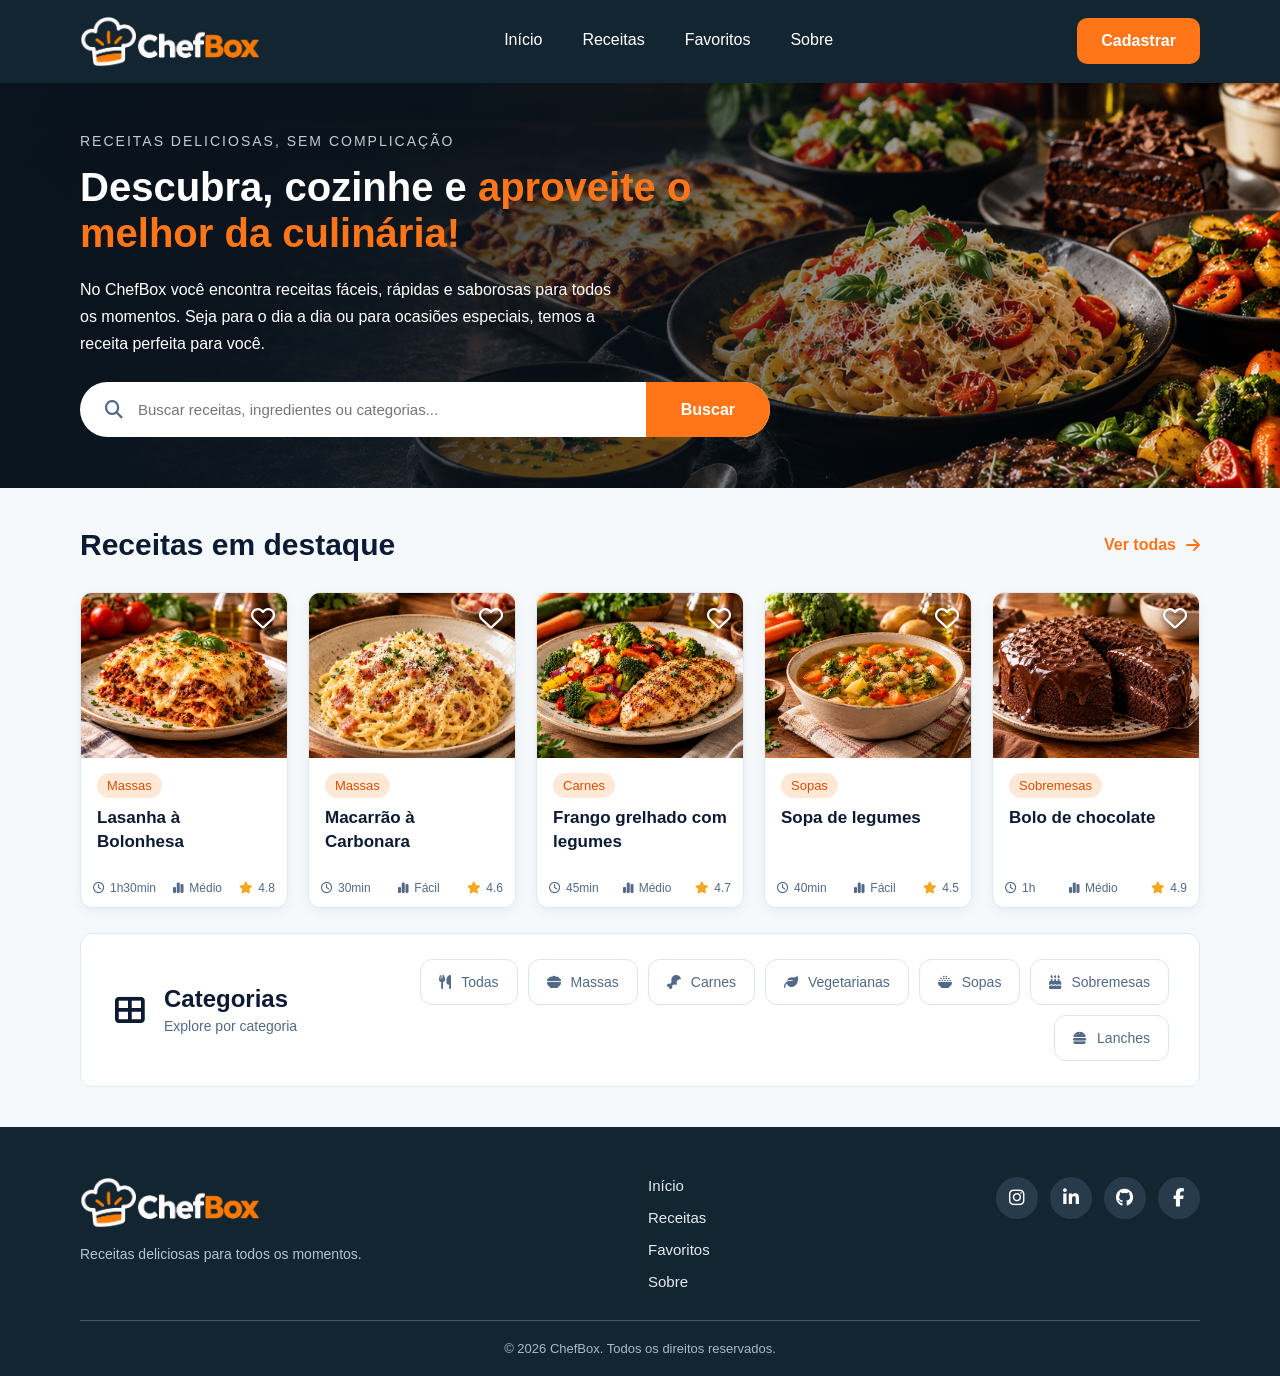
==== commit 5bae6055: "style: pequenas correções de layout e textos no html/css" ====
--- a/index.html
+++ b/index.html
@@ -64,7 +64,10 @@
         <section class="receitas-destaque">
             <h2>Receitas em destaque</h2>
 
-            <a href="pages/receitas.html" class="ver-todas">Ver todas</a>
+            <a href="pages/receitas.html" class="ver-todas">
+                Ver todas
+                <i class="fa-solid fa-arrow-right"></i>
+            </a>
 
             <div class="lista-receitas">
                 <article class="card-receita">
--- a/pages/assets/css/style.css
+++ b/pages/assets/css/style.css
@@ -46,6 +46,7 @@
     color: var(--cor-branca);
     font-size: 16px;
     padding: 12px 0;
+    border-bottom: 3px solid transparent;
     transition: color 0.2s;
 }
 
@@ -274,9 +275,8 @@
     align-items: center;
     justify-content: space-between;
     flex-wrap: wrap;
-    gap: 8px;
-    margin-top: 10px;
-    padding: 15px 12px 20px;
+    gap: 10px;
+    padding: 12px;
 }
 
 .info-destaque span {
@@ -285,6 +285,7 @@
     gap: 5px;
     font-size: 12px;
     color: var(--cor-texto-secundario);
+    white-space: nowrap;
 }
 
 .info-destaque .fa-star {
@@ -330,7 +331,6 @@
     align-items: center;
     justify-content: center;
     width: 38px;
-    height: 3px;
     background-color: transparent;
     color: var(--cor-texto);
     font-size: 30px;
@@ -469,70 +469,97 @@
     outline: 3px solid var(--cor-primaria);
 }
 
-@media (max-width: 1100px) {
+@media (max-width: 1250px) {
     .cabecalho {
         padding: 16px 30px;
         flex-wrap: wrap;
         gap: 20px;
     }
 
+    .card-receita h3 {
+    font-size: 16px;
+    line-height: 1.4;
+    }
+    
+    .logo img {
+        width: 150px;
+    }
+
+    .menu {
+        order: 0;
+        width: auto;
+        gap: 20px;
+    }
+
+    .menu a {
+        font-size: 14px;
+    }
+
+    .cadastro-cabecalho {
+        padding: 12px 18px;
+        white-space: nowrap;
+    }
+
+    .secao-principal {
+        padding: 45px 30px;
+    }
+
+    .titulo {
+        font-size: 36px;
+    }
+
+    .descricao-principal {
+        max-width: 500px;
+    }
+
+    .receitas-destaque {
+        padding: 50px 30px;
+    }
+    
+    .lista-receitas {
+        grid-template-columns: repeat(3, minmax(0, 1fr));
+    }
+
+    .categorias {
+        margin: 0 30px 50px;
+        flex-direction: column;
+        align-items: flex-start;
+    }
+
+    .lista-categorias {
+        justify-content: flex-start;
+    }
+
+    .rodape {
+        padding: 40px 30px 20px;
+    }
+
+    .rodape-conteudo {
+        flex-wrap: wrap;
+        gap: 35px;
+    }
+}
+
+@media (max-width: 700px) {
+    .card-receita h3 {
+        font-size: 15px;
+    }
+
+    .cabecalho {
+        padding: 15px 20px;
+        flex-wrap: wrap;
+        justify-content: space-between;
+        gap: 15px;
+    }
+
+    .logo img {
+        width: 140px;
+    }
+
     .menu {
         order: 3;
         width: 100%;
         justify-content: center;
-    }
-
-    .secao-principal {
-        padding: 45px 30px;
-    }
-
-    .titulo {
-        font-size: 36px;
-    }
-
-    .descricao-principal {
-        max-width: 500px;
-    }
-
-    .receitas-destaque {
-        padding: 50px 30px;
-    }
-    
-    .lista-receitas {
-        grid-template-columns: repeat(3, minmax(0, 1fr));
-    }
-
-    .categorias {
-        margin: 0 30px 50px;
-        flex-direction: column;
-        align-items: flex-start;
-    }
-
-    .lista-categorias {
-        justify-content: flex-start;
-    }
-
-    .rodape {
-        padding: 40px 30px 20px;
-    }
-
-    .rodape-conteudo {
-        flex-wrap: wrap;
-        gap: 35px;
-    }
-}
-
-@media (max-width: 700px) {
-    .cabecalho {
-        padding: 15px 20px;
-        justify-content: center;
-    }
-
-    .logo img {
-        width: 140px;
-    }
-
-    .menu {
         gap: 20px;
         flex-wrap: wrap;
     }
@@ -641,6 +668,10 @@
 }
 
 @media (max-width: 480px) {
+    .card-receita h3 {
+        font-size: 17px;
+    }
+
     .form-pesquisa {
         flex-direction: column;
         height: auto;
@@ -677,7 +708,7 @@
         width: 100%;
     }
 
-    .link-categorias a {
+    .lista-categorias a {
         flex: 1;
     }
 }
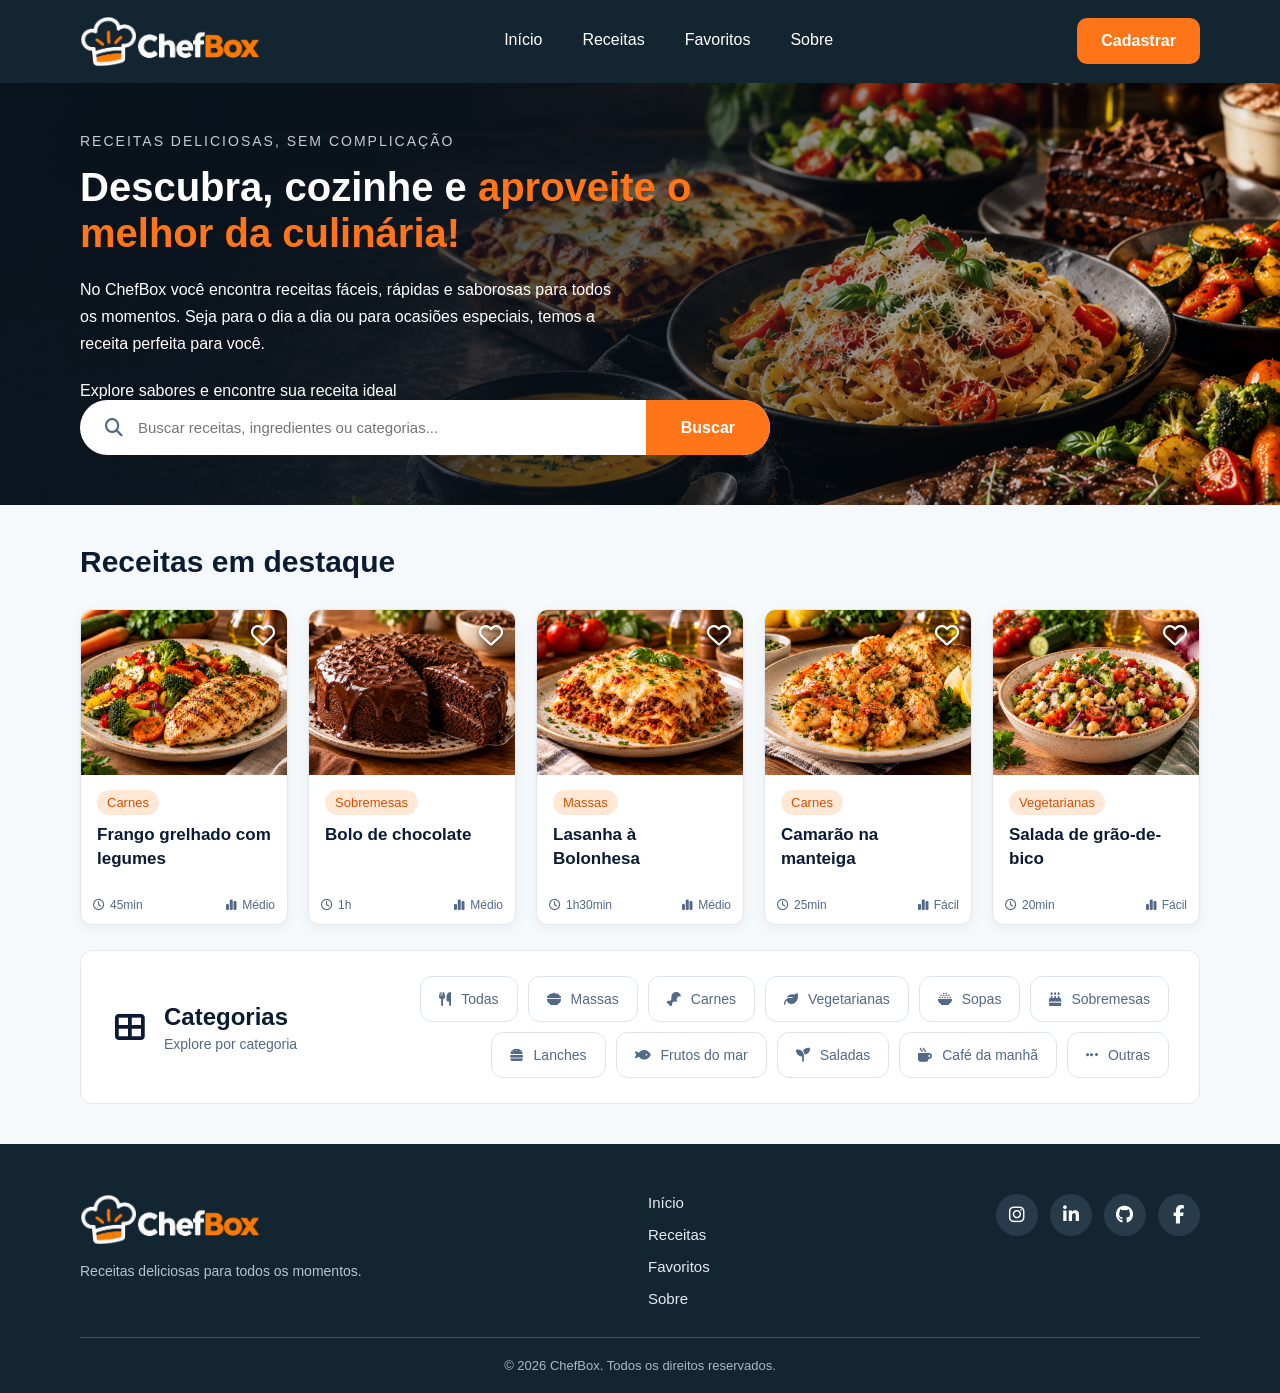
==== commit 9ce5c8d2: "feat: implementar pesquisa e receitas dinamicas na pagina inicial" ====
--- a/index.html
+++ b/index.html
@@ -29,7 +29,8 @@
 
     <main class="principal">
         <section class="secao-principal">
-            <img src="pages/assets/img/hero-pagina-inicial.png" alt="Imagem Principal" class="imagem-principal">
+            <img src="pages/assets/img/hero-pagina-inicial.png" alt="Prato de macarrão com tomates e manjericão"
+                class="imagem-principal">
 
             <div class="gradiente-principal"></div>
 
@@ -39,193 +40,106 @@
                 <h1 class="titulo">Descubra, cozinhe e <span>aproveite o melhor da culinária!</span></h1>
 
                 <p class="descricao-principal">
-                    No ChefBox você encontra receitas fáceis, rápidas e saborosas para todos os momentos. Seja para o dia a
+                    No ChefBox você encontra receitas fáceis, rápidas e saborosas para todos os momentos. Seja para o
+                    dia a
                     dia ou para ocasiões especiais, temos a receita perfeita para você.
                 </p>
 
-                <form class="form-pesquisa">
+                <label for="pesquisa" class="rotulo-pesquisa-destaque">
+                    Explore sabores e encontre sua receita ideal
+                </label>
+
+                <form class="form-pesquisa" action="pages/receitas.html" method="get">
                     <div class="campo-pesquisa">
-                        <i class="fa-solid fa-magnifying-glass"></i>
-                        <input
-                            type="search"
-                            id="pesquisa"
-                            name="pesquisa"
-                            placeholder="Buscar receitas, ingredientes ou categorias..."
-                            maxlength="100"
-                            class="pesquisa-receita" aria-label="Pesquisar receitas"
-                        >
+                        <i class="fa-solid fa-magnifying-glass" aria-hidden="true"></i>
+                        <input type="search" id="pesquisa" name="pesquisa"
+                            placeholder="Buscar receitas, ingredientes ou categorias..." maxlength="100"
+                            class="pesquisa-receita">
                     </div>
                     <button type="submit" class="botao-receitas">
-                    Buscar</button>
-                </form>  
+                        Buscar</button>
+                </form>
             </div>
         </section>
 
         <section class="receitas-destaque">
             <h2>Receitas em destaque</h2>
 
-            <a href="pages/receitas.html" class="ver-todas">
-                Ver todas
-                <i class="fa-solid fa-arrow-right"></i>
-            </a>
-
-            <div class="lista-receitas">
-                <article class="card-receita">
-                    <button type="button" class="botao-favorito" aria-label="Adicionar aos favoritos">
-                    <i class="fa-regular fa-heart"></i>
-                    </button>
-
-                    <a href="pages/receita.html" class="link-receita">
-                        
-                        <img src="pages/assets/img/card-lasanha.png" alt="Lasanha à Bolonhesa">
-
-                        <span class="categoria-receita">Massas</span>
-
-                        <h3>Lasanha à Bolonhesa</h3>
-
-                        <div class="info-destaque">
-                            <span><i class="fa-regular fa-clock"></i>1h30min</span>
-                            <span><i class="fa-solid fa-chart-simple"></i>Médio</span>
-                            <span><i class="fa-solid fa-star"></i>4.8</span>
-                        </div>
-                    </a>
-                </article>
-
-                <article class="card-receita">
-                    <button type="button" class="botao-favorito" aria-label="Adicionar aos favoritos">
-                    <i class="fa-regular fa-heart"></i>
-                    </button>
-
-                    <a href="pages/receita.html" class="link-receita">
-                        
-                        <img src="pages/assets/img/card-carbonara.png" alt="Macarrão à Carbonara">
-
-                        <span class="categoria-receita">Massas</span>
-
-                        <h3>Macarrão à Carbonara</h3>
-
-                        <div class="info-destaque">
-                            <span><i class="fa-regular fa-clock"></i>30min</span>
-                            <span><i class="fa-solid fa-chart-simple"></i>Fácil</span>
-                            <span><i class="fa-solid fa-star"></i>4.6</span>
-                        </div>
-                    </a>
-                </article>
-
-                <article class="card-receita">
-                    <button type="button" class="botao-favorito" aria-label="Adicionar aos favoritos">
-                    <i class="fa-regular fa-heart"></i>
-                    </button>
-
-                    <a href="pages/receita.html" class="link-receita">
-                        
-                        <img src="pages/assets/img/card-frango.png" alt="Frango grelhado">
-                    
-                        <span class="categoria-receita">Carnes</span>
-
-                        <h3>Frango grelhado com legumes</h3>
-
-                        <div class="info-destaque">
-                            <span><i class="fa-regular fa-clock"></i>45min</span>
-                            <span><i class="fa-solid fa-chart-simple"></i>Médio</span>
-                            <span><i class="fa-solid fa-star"></i>4.7</span>
-                        </div>
-                    </a>
-                </article>
-
-                <article class="card-receita">
-                    <button type="button" class="botao-favorito" aria-label="Adicionar aos favoritos">
-                    <i class="fa-regular fa-heart"></i>
-                    </button>
-
-                    <a href="pages/receita.html" class="link-receita">
-                        
-                        <img src="pages/assets/img/card-sopas.png" alt="Sopa de Legumes">
-
-                        <span class="categoria-receita">Sopas</span>
-
-                        <h3>Sopa de legumes</h3>
-
-                        <div class="info-destaque">
-                            <span><i class="fa-regular fa-clock"></i>40min</span>
-                            <span><i class="fa-solid fa-chart-simple"></i>Fácil</span>
-                            <span><i class="fa-solid fa-star"></i>4.5</span>
-                        </div>
-                    </a>
-                </article>
-
-                <article class="card-receita">
-                    <button type="button" class="botao-favorito" aria-label="Adicionar aos favoritos">
-                    <i class="fa-regular fa-heart"></i>
-                    </button>
-
-                    <a href="pages/receita.html" class="link-receita">
-                        
-                        <img src="pages/assets/img/card-bolo.png" alt="Bolo de chocolate">
-                    
-                        <span class="categoria-receita">Sobremesas</span>
-
-                        <h3>Bolo de chocolate</h3>
-
-                        <div class="info-destaque">
-                            <span><i class="fa-regular fa-clock"></i>1h</span>
-                            <span><i class="fa-solid fa-chart-simple"></i>Médio</span>
-                            <span><i class="fa-solid fa-star"></i>4.9</span>
-                        </div>
-                    </a>
-                </article>
+            <div class="lista-receitas" id="lista-destaque">
+                <p>Carregando receitas...</p>
             </div>
         </section>
 
-    <section class="categorias">
-
-        <div class="cabecalho-categorias">
-            <i class="fa-solid fa-table-cells-large"></i>
-
-            <div>
-                <h2>Categorias</h2>
-                <p class="descricao-categorias">Explore por categoria</p>
-            </div>
-        </div>
-
-        <div class="lista-categorias">
-            <a href="#">
-                <i class="fa-solid fa-utensils"></i>
-                Todas
-            </a>
-
-            <a href="#">
-                <i class="fa-solid fa-bowl-food"></i>
-                Massas
-            </a>
-
-            <a href="#">
-                <i class="fa-solid fa-drumstick-bite"></i>
-                Carnes
-            </a>
-
-            <a href="#">
-                <i class="fa-solid fa-leaf"></i>
-                Vegetarianas
-            </a>
-
-            <a href="#">
-                <i class="fa-solid fa-bowl-rice"></i>
-                Sopas
-            </a>
-
-            <a href="#">
-                <i class="fa-solid fa-cake-candles"></i>
-                Sobremesas
-            </a>
-
-            <a href="#">
-                <i class="fa-solid fa-burger"></i>
-                Lanches
-            </a>
-        </div>
-
-    </section>
+        <section class="categorias">
+
+            <div class="cabecalho-categorias">
+                <i class="fa-solid fa-table-cells-large"></i>
+
+                <div>
+                    <h2>Categorias</h2>
+                    <p class="descricao-categorias">Explore por categoria</p>
+                </div>
+            </div>
+
+            <div class="lista-categorias">
+                <a href="pages/receitas.html" class="categoria-todas">
+                    <i class="fa-solid fa-utensils"></i>
+                    Todas
+                </a>
+
+                <a href="pages/receitas.html?categoria=massas" class="categoria-massas">
+                    <i class="fa-solid fa-bowl-food"></i>
+                    Massas
+                </a>
+
+                <a href="pages/receitas.html?categoria=carnes" class="categoria-carnes">
+                    <i class="fa-solid fa-drumstick-bite"></i>
+                    Carnes
+                </a>
+
+                <a href="pages/receitas.html?categoria=vegetarianas" class="categoria-vegetarianas">
+                    <i class="fa-solid fa-leaf"></i>
+                    Vegetarianas
+                </a>
+
+                <a href="pages/receitas.html?categoria=sopas" class="categoria-sopas">
+                    <i class="fa-solid fa-bowl-rice"></i>
+                    Sopas
+                </a>
+
+                <a href="pages/receitas.html?categoria=sobremesas" class="categoria-sobremesas">
+                    <i class="fa-solid fa-cake-candles"></i>
+                    Sobremesas
+                </a>
+
+                <a href="pages/receitas.html?categoria=lanches" class="categoria-lanches">
+                    <i class="fa-solid fa-burger"></i>
+                    Lanches
+                </a>
+
+                <a href="pages/receitas.html?categoria=frutos%20do%20mar" class="categoria-frutos-mar">
+                    <i class="fa-solid fa-fish"></i>
+                    Frutos do mar
+                </a>
+
+                <a href="pages/receitas.html?categoria=saladas" class="categoria-saladas">
+                    <i class="fa-solid fa-seedling"></i>
+                    Saladas
+                </a>
+
+                <a href="pages/receitas.html?categoria=caf%C3%A9%20da%20manh%C3%A3" class="categoria-cafe-manha">
+                    <i class="fa-solid fa-mug-hot"></i>
+                    Café da manhã
+                </a>
+
+                <a href="pages/receitas.html?categoria=outras" class="categoria-outras">
+                    <i class="fa-solid fa-ellipsis"></i>
+                    Outras
+                </a>
+            </div>
+
+
+        </section>
 
     </main>
 
@@ -278,6 +192,14 @@
         </div>
 
     </footer>
+
+    <script src="pages/assets/js/dados.js"></script>
+    <script src="pages/assets/js/armazenamento.js"></script>
+    <script src="pages/assets/js/favoritos.js"></script>
+    <script src="pages/assets/js/api.js"></script>
+    <script src="pages/assets/js/config-spoonacular.js"></script>
+    <script src="pages/assets/js/api-spoonacular.js"></script>
+    <script src="pages/assets/js/home.js"></script>
 </body>
 
 </html>
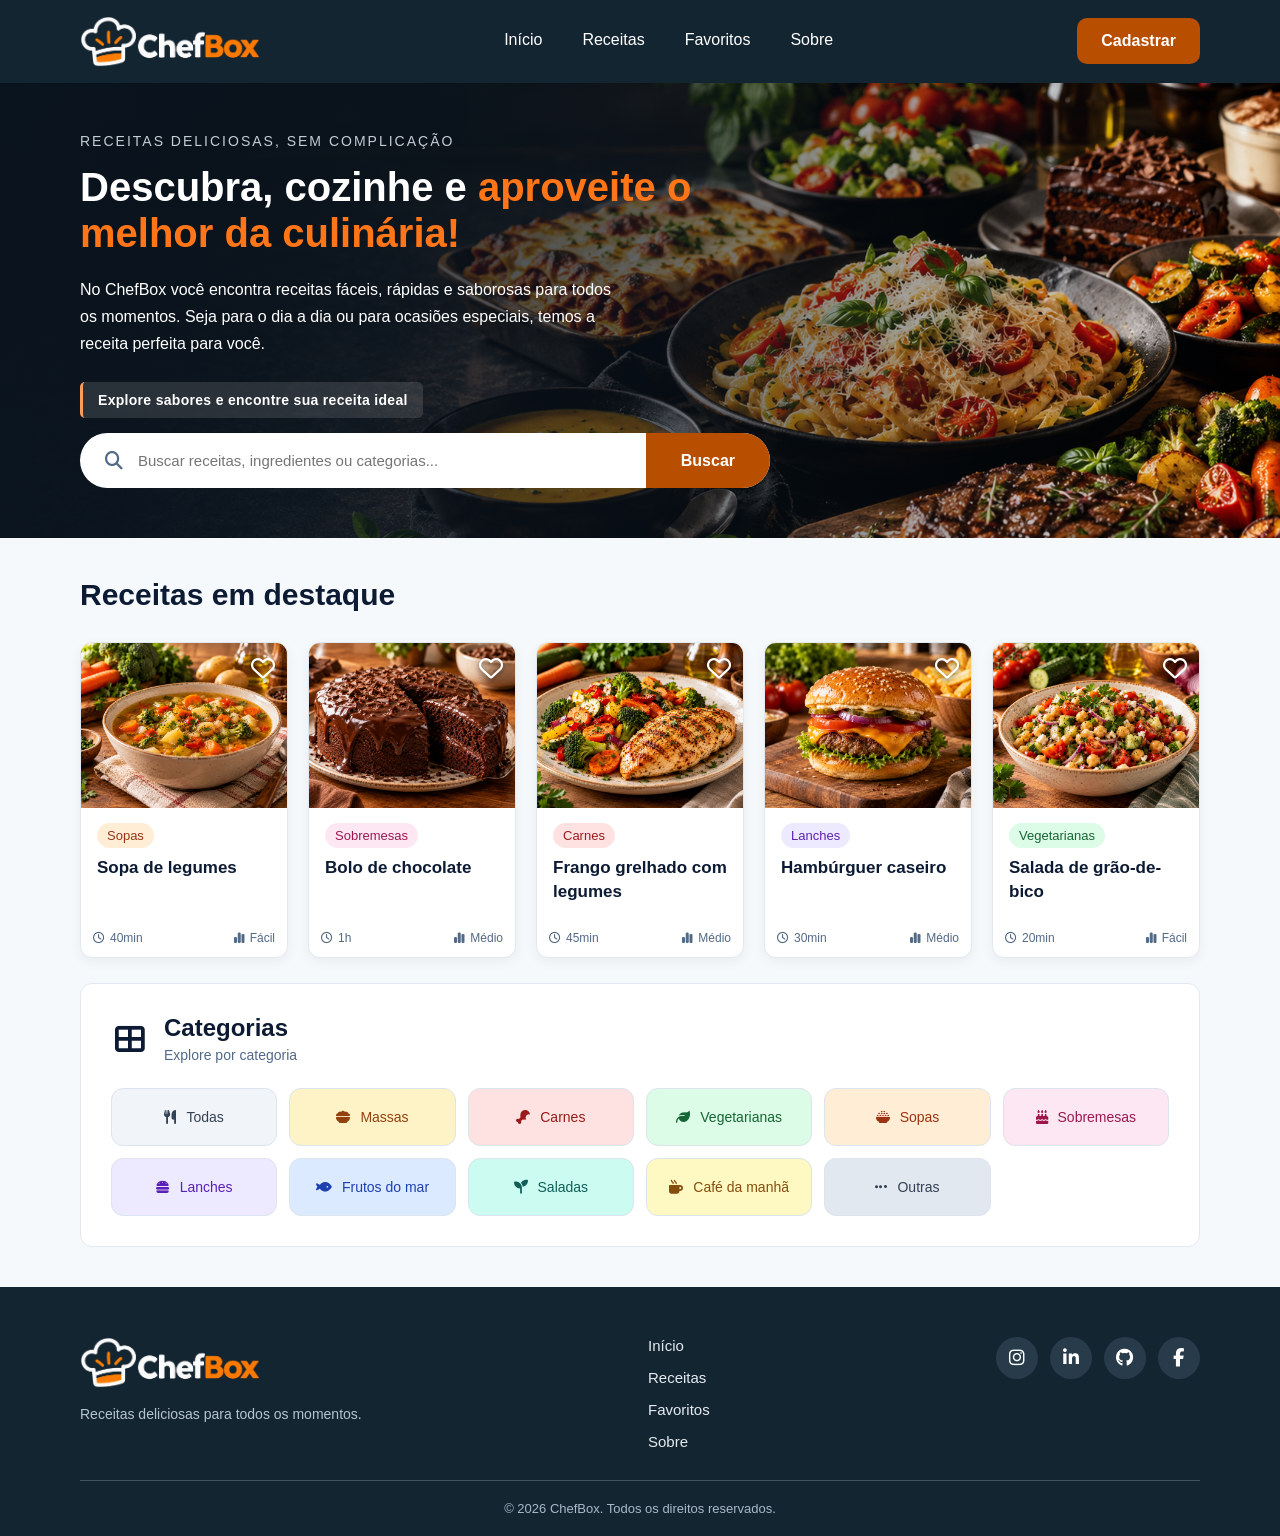
==== commit 25363746: "fix: adicionar links das redes sociais no rodape" ====
--- a/index.html
+++ b/index.html
@@ -166,19 +166,21 @@
             </div>
 
             <div class="redes-sociais">
-                <a href="#" aria-label="Instagram">
+                <a href="https://www.instagram.com/yago._teixeira/" target="_blank"
+                rel="noopener noreferrer" aria-label="Instagram">
                     <i class="fa-brands fa-instagram"></i>
                 </a>
 
-                <a href="#" aria-label="LinkedIn">
+                <a href="https://www.linkedin.com/in/yago-teixeira-almeida-nascimento-851353353/" target="_blank" rel="noopener noreferrer" aria-label="LinkedIn">
                     <i class="fa-brands fa-linkedin-in"></i>
                 </a>
 
-                <a href="#" aria-label="GitHub">
+                <a href="https://github.com/Yago-dev-07" target="_blank"
+                rel="noopener noreferrer" aria-label="GitHub">
                     <i class="fa-brands fa-github"></i>
                 </a>
 
-                <a href="#" aria-label="Facebook">
+                <a href="https://www.facebook.com/yago.teixeiraalmeidanascimento/" target="_blank" rel="noopener noreferrer" aria-label="Facebook">
                     <i class="fa-brands fa-facebook-f"></i>
                 </a>
             </div>
--- a/pages/assets/css/style.css
+++ b/pages/assets/css/style.css
@@ -5,6 +5,8 @@
     --cor-texto-secundario: #526987;
     --cor-fundo: #f5f9fc;
     --cor-branca: #ffffff;
+    --cor-botao: #b84e00;
+    --cor-botao-hover: #9a3e00;
 }
 
 * {
@@ -55,7 +57,7 @@
 }
 
 .cadastro-cabecalho {
-    background-color: var(--cor-primaria);
+    background-color: var(--cor-botao);
     color: var(--cor-branca);
     padding: 14px 24px;
     border-radius: 10px;
@@ -64,7 +66,7 @@
 }
 
 .cadastro-cabecalho:hover {
-    background-color: #e8630b;
+    background-color: var(--cor-botao-hover);
 }
 
 .secao-principal {
@@ -139,6 +141,32 @@
     overflow: hidden;
 }
 
+.rotulo-pesquisa-destaque {
+    display: inline-block;
+    margin-bottom: 15px;
+    padding: 10px 15px;
+    background-color: rgba(255, 255, 255, 0.12);
+    border-left: 3px solid #ff9c58;
+    border-radius: 5px;
+    color: white;
+    font-size: 14px;
+    font-weight: 600;
+    letter-spacing: 0.3px;
+    cursor: pointer;
+}
+
+.rotulo-acessivel {
+    position: absolute;
+    width: 1px;
+    height: 1px;
+    padding: 0;
+    margin: -1px;
+    overflow: hidden;
+    clip-path: inset(50%);
+    white-space: nowrap;
+    border: 0;
+}
+
 .campo-pesquisa {
     display: flex;
     align-items: center;
@@ -146,6 +174,11 @@
     min-width: 0;
     gap: 15px;
     padding: 0 25px;
+}
+
+.campo-pesquisa:focus-within {
+    box-shadow: inset 0 0 0 3px #1d4ed8;
+    border-radius: 30px;
 }
 
 .campo-pesquisa i {
@@ -162,8 +195,31 @@
     background: transparent;
 }
 
+a:focus-visible,
+button:focus-visible,
+input:focus-visible,
+select:focus-visible,
+textarea:focus-visible {
+    outline: 3px solid #1d4ed8;
+    outline-offset: 3px;
+}
+
+.campo-pesquisa .pesquisa-receita:focus-visible {
+    outline: none;
+}
+
+.form-pesquisa .botao-receitas:focus-visible {
+    outline: 3px solid white;
+    outline-offset: -4px;
+}
+
+.cabecalho a:focus-visible,
+.rodape a:focus-visible {
+    outline-color: #ffffff;
+}
+
 .botao-receitas {
-    background-color: var(--cor-primaria);
+    background-color: var(--cor-botao);
     color: white;
     border: none;
     padding: 0 35px;
@@ -174,7 +230,7 @@
 }
 
 .botao-receitas:hover {
-    background-color: #e8630b;
+    background-color: var(--cor-botao-hover);
 }
 
 .receitas-destaque {
@@ -191,19 +247,6 @@
     font-size: 30px;
     font-weight: 700;
     color: var(--cor-texto);
-}
-
-.ver-todas {
-    display: flex;
-    align-items: center;
-    gap: 10px;
-    color: var(--cor-primaria);
-    font-size: 16px;
-    font-weight: 600;
-}
-
-.ver-todas:hover {
-    text-decoration: underline;
 }
 
 .lista-receitas {
@@ -249,6 +292,10 @@
     text-shadow: 0 2px 5px rgba(0, 0, 0, 0.6);
 }
 
+.botao-favorito .fa-solid {
+    color: #ef4444;
+}
+
 .categoria-receita {
     align-self: flex-start;
     background-color: #ffe8d6;
@@ -308,11 +355,11 @@
 
 .categorias {
     display: flex;
-    align-items: center;
-    justify-content: space-between;
-    gap: 30px;
+    flex-direction: column;
+    align-items: stretch;
+    gap: 25px;
     margin: 0 80px 40px;
-    padding: 25px 30px;
+    padding: 30px;
     background-color: white;
     border: 1px solid #e2e8f0;
     border-radius: 12px;
@@ -348,11 +395,10 @@
 }
 
 .lista-categorias {
-    display: flex;
-    align-items: center;
-    justify-content: flex-end;
-    gap: 10px;
-    flex-wrap: wrap;
+    display: grid;
+    grid-template-columns: repeat(6, minmax(0, 1fr));
+    gap: 12px;
+    width: 100%;
 }
 
 .lista-categorias a {
@@ -360,24 +406,88 @@
     align-items: center;
     justify-content: center;
     gap: 10px;
-    padding: 14px 18px;
-    background-color: white;
-    color: var(--cor-texto-secundario);
+    min-height: 58px;
+    padding: 12px;
     border: 1px solid #dce4ed;
     border-radius: 12px;
     font-size: 14px;
     font-weight: 500;
-    transition: background-color 0.3s, color 0.3s;
+    text-align: center;
+    transition: transform 0.2s, filter 0.2s;
 }
 
 .lista-categorias a:hover {
-    background-color: #ffe8d6;
-    color: var(--cor-primaria);
-    border-color: var(--cor-primaria);
-}
-
-.lista-categorias a:focus {
-    outline: 3px solid var(--cor-primaria);
+    filter: brightness(0.95);
+    transform: translateY(-3px);
+}
+
+.lista-categorias a:focus-visible {
+    outline: 3px solid #1d4ed8;
+    outline-offset: 3px;
+}
+
+.rodape a:focus-visible {
+    outline: 3px solid white;
+    outline-offset: 3px;
+}
+
+.lista-categorias a i {
+    color: inherit;
+}
+
+.lista-categorias a.categoria-todas {
+    background-color: #f1f5f9;
+    color: #334155;
+}
+
+.lista-categorias a.categoria-massas {
+    background-color: #fef3c7;
+    color: #92400e;
+}
+
+.lista-categorias a.categoria-carnes {
+    background-color: #fee2e2;
+    color: #991b1b;
+}
+
+.lista-categorias a.categoria-vegetarianas {
+    background-color: #dcfce7;
+    color: #166534;
+}
+
+.lista-categorias a.categoria-sopas {
+    background-color: #ffedd5;
+    color: #9a3412;
+}
+
+.lista-categorias a.categoria-sobremesas {
+    background-color: #fce7f3;
+    color: #9d174d;
+}
+
+.lista-categorias a.categoria-lanches {
+    background-color: #ede9fe;
+    color: #5b21b6;
+}
+
+.lista-categorias a.categoria-frutos-mar {
+    background-color: #dbeafe;
+    color: #1e40af;
+}
+
+.lista-categorias a.categoria-saladas {
+    background-color: #ccfbf1;
+    color: #115e59;
+}
+
+.lista-categorias a.categoria-cafe-manha {
+    background-color: #fef9c3;
+    color: #854d0e;
+}
+
+.lista-categorias a.categoria-outras {
+    background-color: #e2e8f0;
+    color: #334155;
 }
 
 .rodape {
@@ -465,8 +575,54 @@
     font-size: 13px;
 }
 
-.rodape a:focus {
-    outline: 3px solid var(--cor-primaria);
+.categoria-receita[data-categoria="massas"] {
+    background-color: #fef3c7;
+    color: #92400e;
+}
+
+.categoria-receita[data-categoria="carnes"] {
+    background-color: #fee2e2;
+    color: #991b1b;
+}
+
+.categoria-receita[data-categoria="vegetarianas"] {
+    background-color: #dcfce7;
+    color: #166534;
+}
+
+.categoria-receita[data-categoria="sopas"] {
+    background-color: #ffedd5;
+    color: #9a3412;
+}
+
+.categoria-receita[data-categoria="sobremesas"] {
+    background-color: #fce7f3;
+    color: #9d174d;
+}
+
+.categoria-receita[data-categoria="lanches"] {
+    background-color: #ede9fe;
+    color: #5b21b6;
+}
+
+.categoria-receita[data-categoria="frutos do mar"] {
+    background-color: #dbeafe;
+    color: #1e40af;
+}
+
+.categoria-receita[data-categoria="saladas"] {
+    background-color: #ccfbf1;
+    color: #115e59;
+}
+
+.categoria-receita[data-categoria="café da manhã"] {
+    background-color: #fef9c3;
+    color: #854d0e;
+}
+
+.categoria-receita[data-categoria="outras"] {
+    background-color: #e2e8f0;
+    color: #334155;
 }
 
 @media (max-width: 1250px) {
@@ -522,12 +678,10 @@
 
     .categorias {
         margin: 0 30px 50px;
-        flex-direction: column;
-        align-items: flex-start;
     }
 
     .lista-categorias {
-        justify-content: flex-start;
+        grid-template-columns: repeat(4, minmax(0, 1fr));
     }
 
     .rodape {
@@ -637,6 +791,7 @@
     }
 
     .lista-categorias {
+        grid-template-columns: repeat(2, minmax(0, 1fr));
         gap: 10px;
     }
 
@@ -700,10 +855,6 @@
         grid-template-columns: 1fr;
     }
 
-    .ver-todas {
-        justify-self: start;
-    }
-
     .lista-categorias {
         width: 100%;
     }
@@ -711,4 +862,10 @@
     .lista-categorias a {
         flex: 1;
     }
+
+    .rotulo-pesquisa-destaque {
+        font-size: 13px;
+        padding: 10px 12px;
+        line-height: 1.5;
+    }
 }
